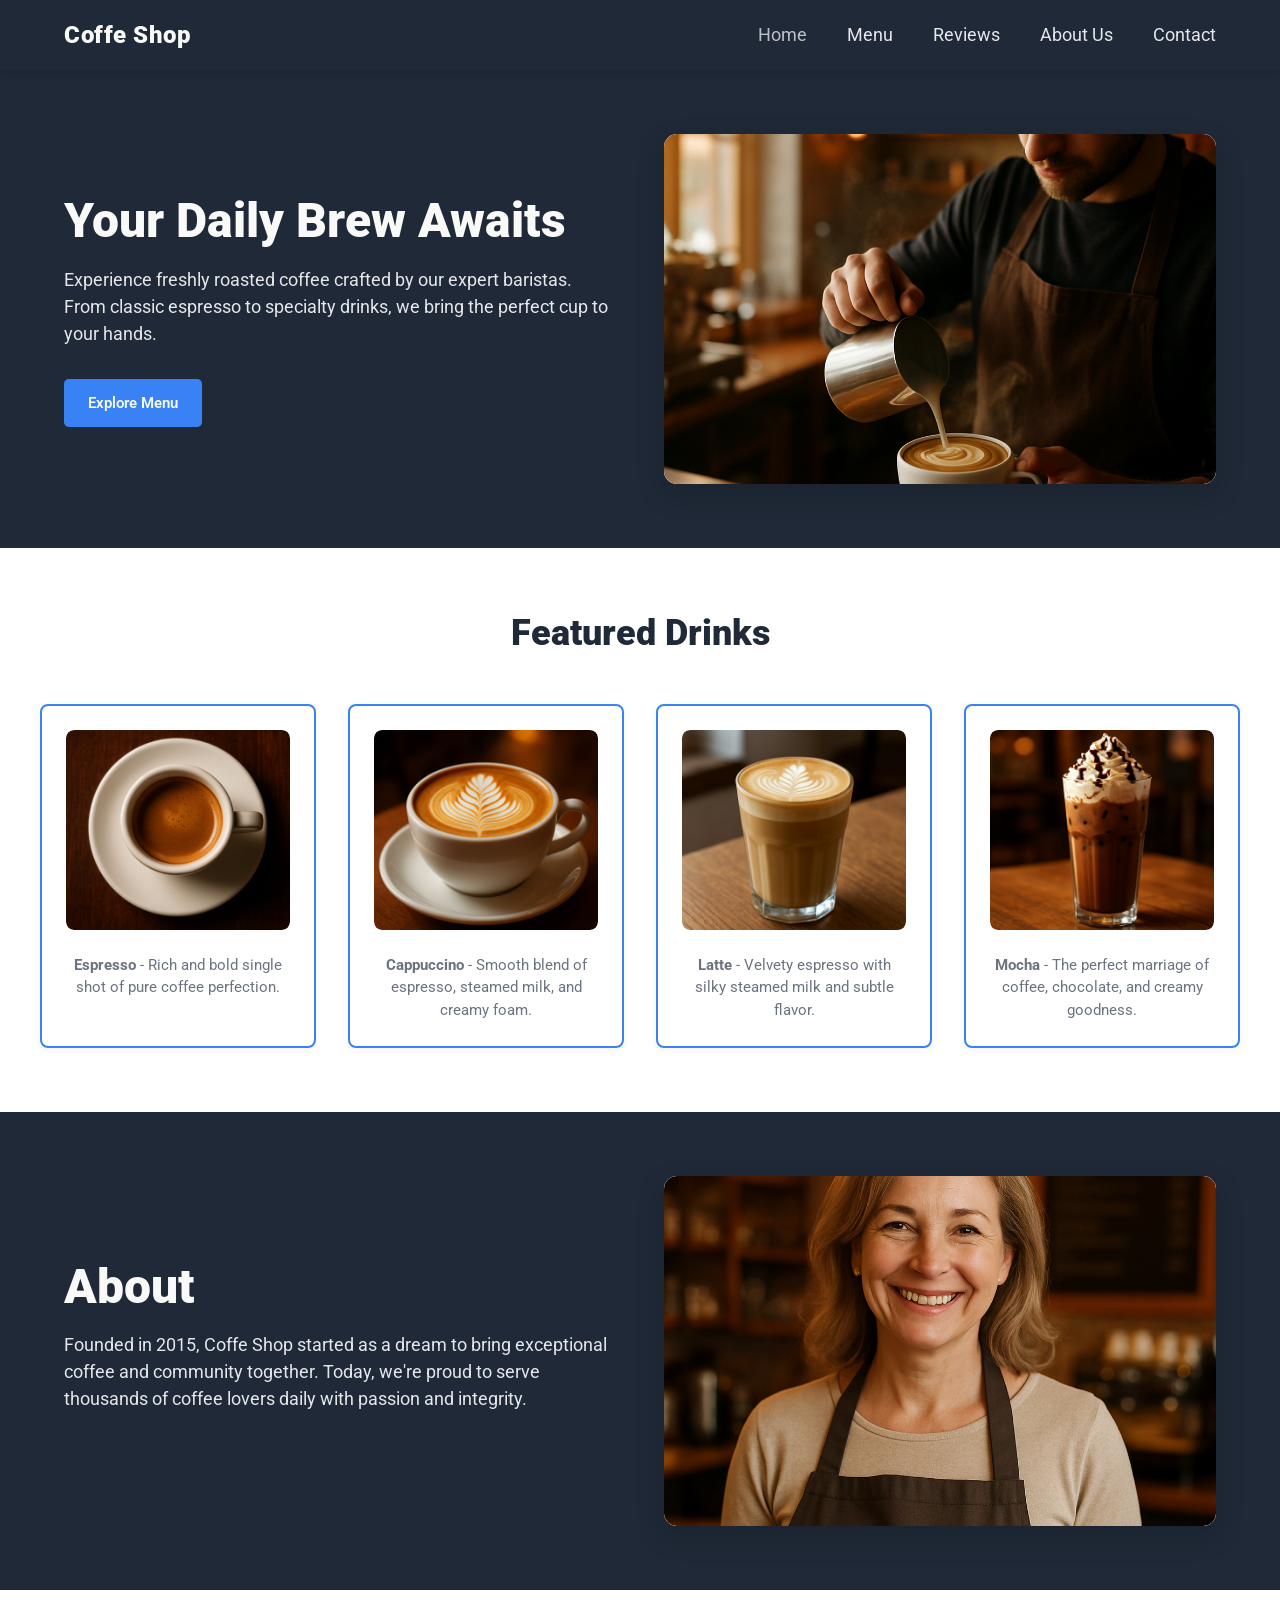
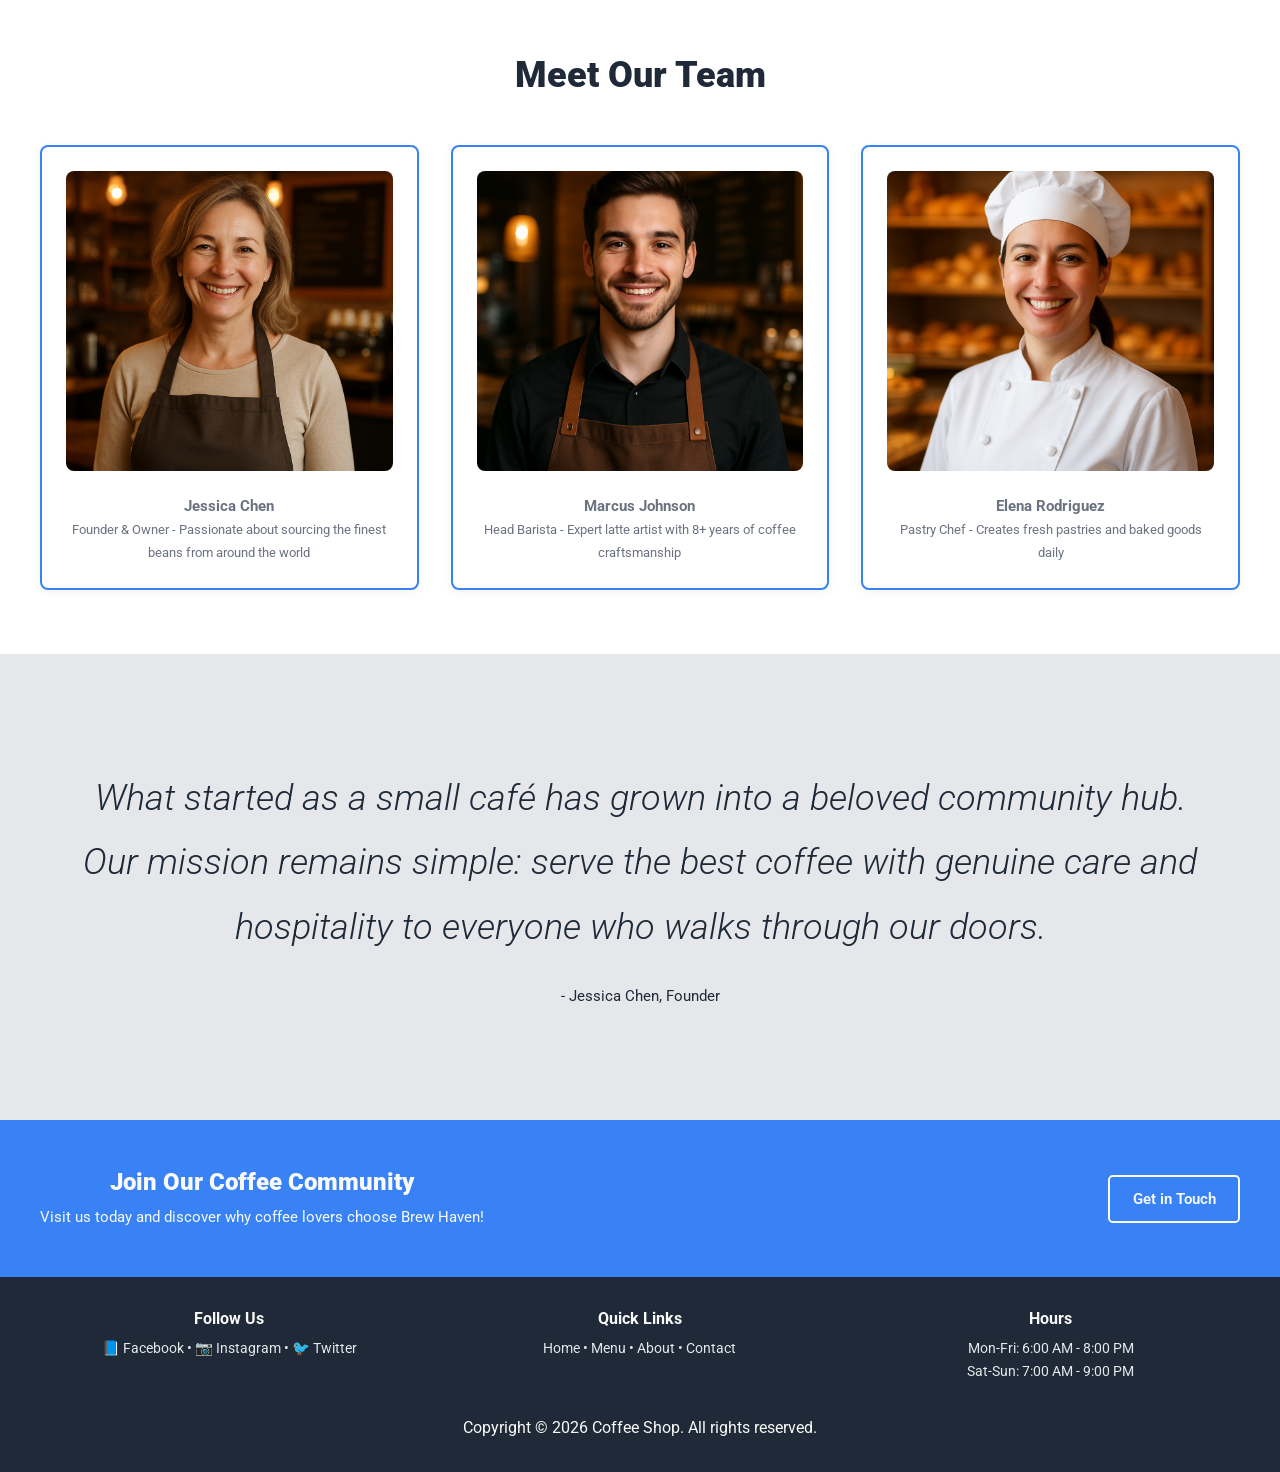
==== index.html @ 3d51fc10 "new about file" ====
<!DOCTYPE html>
<html lang="en">
  <head>
    <meta charset="UTF-8" />
    <meta name="viewport" content="width=device-width, initial-scale=1.0" />
    <title>Coffee Shop</title>
    <link rel="preconnect" href="https://fonts.googleapis.com" />
    <link rel="preconnect" href="https://fonts.gstatic.com" crossorigin />
    <link
      href="https://fonts.googleapis.com/css2?family=Roboto:wght@400;500;600;700;900&display=swap"
      rel="stylesheet"
    />
    <link rel="stylesheet" href="css/style.css" />
  </head>
  <body>
    <!-- Navigation -->
    <header class="navbar">
      <nav class="nav-inner" aria-label="Main navigation">
        <span class="logo">Coffe Shop</span>
        <ul class="nav-links">
          <li><a href="#home" class="nav-link active">Home</a></li>
          <li><a href="menu.html" class="nav-link">Menu</a></li>
          <li><a href="reviews.html" class="nav-link">Reviews</a></li>
          <li><a href="#about" class="nav-link">About Us</a></li>
          <li><a href="#contact" class="nav-link">Contact</a></li>
        </ul>
      </nav>
    </header>

    <main class="main-content">
      <!-- ========== HOME SECTION ========== -->
      <section class="hero" id="home">
        <div class="hero-inner">
          <div class="hero-content">
            <h1>Your Daily Brew Awaits</h1>
            <p>
              Experience freshly roasted coffee crafted by our expert baristas. From classic espresso to specialty drinks, we bring the perfect cup to your hands.
            </p>
            <a href="menu.html" class="btn">Explore Menu</a>
          </div>
          <div class="hero-image"><img src="images/hero-coffee.png" alt="Coffee being poured"></div>
        </div>
      </section>

      <!-- Featured Drinks -->
      <section class="section container">
        <h2 class="section-title">Featured Drinks</h2>
        <div class="grid grid-4">
          <article class="card">
            <div class="card-img"><img src="images/espresso.png" alt="Espresso"></div>
            <p><strong>Espresso</strong> - Rich and bold single shot of pure coffee perfection.</p>
          </article>
          <article class="card">
            <div class="card-img"><img src="images/cappuccino.png" alt="Cappuccino"></div>
            <p><strong>Cappuccino</strong> - Smooth blend of espresso, steamed milk, and creamy foam.</p>
          </article>
          <article class="card">
            <div class="card-img"><img src="images/latte.png" alt="Latte"></div>
            <p><strong>Latte</strong> - Velvety espresso with silky steamed milk and subtle flavor.</p>
          </article>
          <article class="card">
            <div class="card-img"><img src="images/mocha.png" alt="Mocha"></div>
            <p><strong>Mocha</strong> - The perfect marriage of coffee, chocolate, and creamy goodness.</p>
          </article>
        </div>
      </section>

    

      <!-- ========== ABOUT SECTION ========== -->
      <section class="hero" id="about">
        <div class="hero-inner">
          <div class="hero-content">
            <h1>About</h1>
            <p>
              Founded in 2015, Coffe Shop started as a dream to bring exceptional coffee and community together. Today, we're proud to serve thousands of coffee lovers daily with passion and integrity.
            </p>
          </div>
          <div class="hero-image"><img src="images/team-owner.png" alt="Coffee shop owner"></div>
        </div>
      </section>

      <!-- Team Section -->
      <section class="section container">
        <h2 class="section-title">Meet Our Team</h2>
        <div class="grid grid-3">
          <article class="card">
            <div class="team-card-img"><img src="images/team-owner.png" alt="Jessica Chen, Owner"></div>
            <p><strong>Jessica Chen</strong><br><small>Founder & Owner - Passionate about sourcing the finest beans from around the world</small></p>
          </article>
          <article class="card">
            <div class="team-card-img"><img src="images/team-barista.png" alt="Marcus Johnson, Head Barista"></div>
            <p><strong>Marcus Johnson</strong><br><small>Head Barista - Expert latte artist with 8+ years of coffee craftsmanship</small></p>
          </article>
          <article class="card">
            <div class="team-card-img"><img src="images/team-chef.png" alt="Elena Rodriguez, Pastry Chef"></div>
            <p><strong>Elena Rodriguez</strong><br><small>Pastry Chef - Creates fresh pastries and baked goods daily</small></p>
          </article>
        </div>
      </section>

      <!-- About Quote Section -->
      <section class="quote-section">
        <div class="quote-section-inner">
          <p class="quote-text">
            What started as a small café has grown into a beloved community hub. Our mission remains simple: serve the best coffee with genuine care and hospitality to everyone who walks through our doors.
          </p>
          <p class="quote-author">- Jessica Chen, Founder</p>
        </div>
      </section>

            <!-- Call to Action Section -->
      <section class="cta-section">
        <div class="cta-inner">
          <div class="cta-content">
            <h2>Join Our Coffee Community</h2>
            <p>Visit us today and discover why coffee lovers choose Brew Haven!</p>
          </div>
          <a href="#contact" class="btn btn-outline">Get in Touch</a>
        </div>
      </section>
    </main>
    <!-- Footer -->
    <footer class="footer">
      <div class="footer-inner">
        <div class="footer-content">
          <div class="footer-section">
            <h3>Follow Us</h3>
            <p>📘 Facebook  •  📷 Instagram  •  🐦 Twitter</p>
          </div>
          <div class="footer-section">
            <h3>Quick Links</h3>
            <p><a href="#home">Home</a>  •  <a href="#menu">Menu</a>  •  <a href="#about">About</a>  •  <a href="#contact">Contact</a></p>
          </div>
          <div class="footer-section">
            <h3>Hours</h3>
            <p>Mon-Fri: 6:00 AM - 8:00 PM<br>Sat-Sun: 7:00 AM - 9:00 PM</p>
          </div>
        </div>
        <p style="text-align: center; margin-top: 2rem; color: var(--color-light);">Copyright © 2026 Coffee Shop. All rights reserved.</p>
      </div>
    </footer>
  </body>
</html>
---- css/style.css ----
:root {
  --color-dark: #1F2937;
  --color-light: #F9FAF8;
  --color-gray: #E5E7EB;
  --color-blue: #3882F6;
  --color-text-muted: #6B7280;
  --font-heading: "Roboto", sans-serif;
  --font-body: "Roboto", sans-serif;
}

* {
  margin: 0;
  padding: 0;
  box-sizing: border-box;
}

html {
  scroll-behavior: smooth;
}

body {
  font-family: var(--font-body);
  color: var(--color-dark);
  background-color: #FFFFFF;
  line-height: 1.6;
  display: flex;
  flex-direction: column;
  min-height: 100vh; /* Takes up the full height of the viewport */
  margin: 0;
}

h1, h2, h3, h4, h5, h6 {
  font-family: var(--font-heading);
  line-height: 1.2;
  color: var(--color-dark);
}

a {
  text-decoration: none;
  color: inherit;
}

img {
  display: block;
  max-width: 100%;
}

.container {
  width: 100%;
  max-width: 1200px;
  margin: 0 auto;
  padding: 0 1.5rem;
}

.section {
  padding: 4rem 0;
}

/* ===== Navigation ===== */
.navbar {
  position: sticky;
  top: 0;
  z-index: 50;
  background-color: var(--color-dark);
  box-shadow: 0 2px 10px rgba(0, 0, 0, 0.1);
}

.nav-inner {
  display: flex;
  align-items: center;
  justify-content: space-between;
  padding: 1rem 1.5rem;
  max-width: 1200px;
  margin: 0 auto;
}

.logo {
  font-size: 1.5rem;
  font-weight: 900;
  color: var(--color-light);
  letter-spacing: 0.5px;
}

.nav-links {
  display: flex;
  list-style: none;
  gap: 2.5rem;
}

.nav-links a {
  color: var(--color-gray);
  font-size: 1.125rem;
  font-weight: 400;
  font-family: "Roboto", sans-serif;
  transition: opacity 0.2s ease;
}

.nav-links a:hover,
.nav-links a.active {
  opacity: 0.8;
}

/* ===== Hero ===== */
.hero {
  background-color: var(--color-dark);
  color: var(--color-light);
  padding: 4rem 0;
  display: flex;
  align-items: center;
}

.hero-inner {
  display: grid;
  grid-template-columns: 1fr 1fr;
  gap: 3rem;
  align-items: center;
  max-width: 1200px;
  margin: 0 auto;
  padding: 0 1.5rem;
  width: 100%;
}

.hero-content h1 {
  font-size: 3rem;
  font-weight: 900;
  color: var(--color-light);
  margin-bottom: 1rem;
  line-height: 1.2;
}

.hero-content p {
  font-size: 1.125rem;
  color: var(--color-gray);
  margin-bottom: 2rem;
  line-height: 1.5;
}

.btn {
  display: inline-block;
  background-color: var(--color-blue);
  color: var(--color-light);
  padding: 0.75rem 1.5rem;
  border-radius: 0.3rem;
  font-weight: 600;
  font-size: 0.95rem;
  border: none;
  cursor: pointer;
  transition: opacity 0.2s ease;
  text-decoration: none;
}

.btn:hover {
  opacity: 0.9;
}

.btn-outline {
  background-color: transparent;
  border: 2px solid var(--color-light);
  color: var(--color-light);
  padding: 0.6rem 1.4rem;
}

.btn-outline:hover {
  background-color: rgba(255, 255, 255, 0.1);
}

.modal-toggle:checked ~ .modal-overlay {
  opacity: 1;
  visibility: visible;
  pointer-events: auto;
}

.modal-overlay {
  position: fixed;
  inset: 0;
  display: flex;
  align-items: center;
  justify-content: center;
  padding: 1rem;
  background-color: rgba(15, 23, 42, 0.75);
  opacity: 0;
  visibility: hidden;
  pointer-events: none;
  transition: opacity 0.25s ease, visibility 0.25s ease;
  z-index: 100;
}

.modal {
  width: 100%;
  max-width: 400px;
  background-color: #ffffff;
  border-radius: 1rem;
  padding: 2rem;
  box-shadow: 0 16px 40px rgba(0, 0, 0, 0.14);
  position: relative;
  overflow: hidden;
}

.modal-close {
  position: absolute;
  top: 1rem;
  right: 1rem;
  width: 2.5rem;
  height: 2.5rem;
  background-color: var(--color-gray);
  color: var(--color-dark);
  border-radius: 50%;
  display: inline-flex;
  align-items: center;
  justify-content: center;
  font-size: 1.5rem;
  cursor: pointer;
}

.modal h2 {
  margin-bottom: 0.75rem;
  font-size: 2rem;
}

.modal p {
  margin-bottom: 1.5rem;
  color: var(--color-text-muted);
}

.order-form .form-row {
  margin-bottom: 1rem;
  display: flex;
  flex-direction: column;
  gap: 0.5rem;
}

.order-form label {
  font-weight: 700;
  color: var(--color-dark);
}

.order-form input,
.order-form textarea {
  width: 100%;
  padding: 0.95rem 1rem;
  border-radius: 0.75rem;
  border: 1px solid var(--color-gray);
  font-family: var(--font-body);
  font-size: 1rem;
  color: var(--color-dark);
}

.order-form textarea {
  min-height: 100px;
  resize: vertical;
}

.form-actions {
  display: flex;
  justify-content: flex-end;
  flex-wrap: wrap;
  gap: 1rem;
  margin-top: 1.25rem;
}

.form-error {
  display: none;
  margin-top: 0.5rem;
  color: #b91c1c;
  background-color: #fee2e2;
  border: 1px solid #fecaca;
  border-radius: 0.75rem;
  padding: 0.9rem 1rem;
  font-size: 0.95rem;
}

.order-form:invalid .form-error {
  display: block;
}

.btn-secondary {
  background-color: #E5E7EB;
  color: var(--color-dark);
  border: 1px solid rgba(31, 41, 55, 0.12);
}

.hero-image {
  width: 100%;
  height: 350px;
  border-radius: 0.8rem;
  display: flex;
  align-items: center;
  justify-content: center;
  overflow: hidden;
  box-shadow: 0 10px 30px rgba(0, 0, 0, 0.15);
  background-color: #f3f4f6;
}

.hero-image img {
  width: 100%;
  height: 100%;
  object-fit: cover;
  border-radius: 0.8rem;
}

/* ===== Section Title ===== */
.section-title {
  font-size: 2.25rem;
  text-align: center;
  margin-bottom: 3rem;
  font-weight: 900;
  color: var(--color-dark);
}

/* ===== Grid Cards ===== */
.grid {
  display: grid;
  gap: 2rem;
}

.grid-4 {
  grid-template-columns: repeat(4, 1fr);
}

.grid-3 {
  grid-template-columns: repeat(3, 1fr);
}

.grid-2 {
  grid-template-columns: repeat(2, 1fr);
}

.card {
  border: 2px solid var(--color-blue);
  border-radius: 0.5rem;
  padding: 1.5rem;
  text-align: center;
  background-color: #FFFFFF;
  transition: transform 0.2s ease, box-shadow 0.2s ease;
  box-shadow: 0 2px 8px rgba(0, 0, 0, 0.05);
}

.card:hover {
  transform: translateY(-8px);
  box-shadow: 0 12px 24px rgba(56, 130, 246, 0.15);
}
.team-card-img {
  width: 100%;
  height: 300px;
  background-color: #f3f4f6;
  border-radius: 0.5rem;
  margin-bottom: 1.5rem;
  display: flex;
  align-items: center;
  justify-content: center;
  overflow: hidden;
  flex-shrink: 0;
}

.card-img {
  width: 100%;
  height: 200px;
  background-color: #f3f4f6;
  border-radius: 0.5rem;
  margin-bottom: 1.5rem;
  display: flex;
  align-items: center;
  justify-content: center;
  overflow: hidden;
  flex-shrink: 0;
}

.card-img img {
  width: 100%;
  height: 100%;
  object-fit: cover;
  border-radius: 0.5rem;
  transition: transform 0.3s ease;
}

.card:hover .card-img img {
  transform: scale(1.05);
}

.card p {
  color: var(--color-text-muted);
  font-size: 0.95rem;
  line-height: 1.5;
}

/* ===== Quote/Testimonial ===== */
.quote-section {
  background-color: var(--color-gray);
  padding: 4rem 0;
  display: flex;
  align-items: center;
  justify-content: center;
}

.quote-section-inner {
  max-width: 1200px;
  padding: 3rem 1.5rem;
  text-align: center;
}

.quote-text {
  font-size: 2.25rem;
  font-style: italic;
  color: var(--color-dark);
  line-height: 1.8;
  margin-bottom: 1.5rem;
  font-weight: 300;
}

.quote-author {
  font-size: 0.95rem;
  color: var(--color-dark);
  font-style: normal;
}

/* ===== CTA Section ===== */
.cta-section {
  background-color: var(--color-blue);
  padding: 3rem 1.5rem;
  text-align: center;
}

.cta-inner {
  max-width: 1200px;
  margin: 0 auto;
  display: flex;
  align-items: center;
  justify-content: space-between;
  gap: 2rem;
}

.cta-content h2 {
  font-size: 1.5rem;
  font-weight: 900;
  color: var(--color-light);
  margin-bottom: 0.5rem;
}

.cta-content p {
  color: var(--color-light);
  font-size: 0.95rem;
  margin-bottom: 0;
}

.cta-inner .btn {
  white-space: nowrap;
}

/* ===== Footer ===== */
.footer {
  background-color: var(--color-dark);
  color: var(--color-light);
  padding: 2rem 1.5rem;
}
.main-content {
  flex: 1; /* Forces this section to grow and push the footer down */}
.footer-inner {
  max-width: 1200px;
  margin: 0 auto;
}

.footer-content {
  display: grid;
  grid-template-columns: repeat(3, 1fr);
  gap: 2rem;
  margin-bottom: 1rem;
}

.footer-section {
  text-align: center;
}

.footer-section h3 {
  font-size: 1rem;
  font-weight: 700;
  color: var(--color-light);
  margin-bottom: 0.5rem;
}

.footer-section p {
  font-size: 0.9rem;
  color: var(--color-gray);
  line-height: 1.6;
}

.footer-section a {
  color: var(--color-gray);
  text-decoration: none;
  transition: opacity 0.2s ease;
}

.footer-section a:hover {
  opacity: 0.8;
}

/* ===== Pagination/Page Numbers ===== */
.pagination {
  background-color: var(--color-dark);
  padding: 1.5rem 0;
  display: flex;
  align-items: center;
  justify-content: center;
  gap: 1rem;
}

.pagination-inner {
  max-width: 1200px;
  display: flex;
  align-items: center;
  justify-content: center;
  gap: 1rem;
}

.pagination-text {
  color: var(--color-light);
  font-size: 0.9rem;
}

.pagination-controls {
  display: flex;
  align-items: center;
  gap: 0.75rem;
}

.pagination-controls button {
  background-color: rgba(255, 255, 255, 0.15);
  border: 1px solid rgba(255, 255, 255, 0.2);
  color: var(--color-light);
  width: 36px;
  height: 36px;
  display: flex;
  align-items: center;
  justify-content: center;
  cursor: pointer;
  border-radius: 0.3rem;
  font-size: 1.1rem;
  transition: background-color 0.2s ease;
}

.pagination-controls button:hover {
  background-color: rgba(255, 255, 255, 0.25);
}

.pagination-controls button:disabled {
  opacity: 0.5;
  cursor: not-allowed;
}

/* ===== Image Styling ===== */
img {
  display: block;
  max-width: 100%;
  height: auto;
}

/* ===== Responsive ===== */
@media (max-width: 1024px) {
  .hero-image {
    height: 280px;
  }

  .grid-4,
  .grid-3 {
    grid-template-columns: repeat(2, 1fr);
  }

  .hero-inner {
    grid-template-columns: 1fr;
  }

  .cta-inner {
    flex-direction: column;
    text-align: center;
  }
}

@media (max-width: 768px) {
  .nav-links {
    gap: 1.5rem;
    font-size: 0.85rem;
  }

  .hero-content h1 {
    font-size: 1.75rem;
  }

  .hero-image {
    height: 220px;
  }

  .card-img {
    height: 160px;
  }

  .grid-4,
  .grid-3,
  .grid-2 {
    grid-template-columns: 1fr;
  }

  .section-title {
    font-size: 1.5rem;
  }

  .quote-text {
    font-size: 1.1rem;
  }

  .modal {
    width: 100%;
    max-width: 100%;
    padding: 1.25rem;
    border-radius: 1rem;
    margin: 0 1rem;
  }

  .modal h2 {
    font-size: 1.5rem;
  }

  .modal-close {
    top: 0.75rem;
    right: 0.75rem;
    width: 2.25rem;
    height: 2.25rem;
  }

  .order-form input,
  .order-form textarea {
    padding: 0.85rem 0.95rem;
  }
}

@media (max-width: 640px) {
  .nav-inner {
    flex-direction: column;
    gap: 1rem;
  }

  .footer-content {
    grid-template-columns: 1fr;
  }

  .pagination-inner {
    flex-wrap: wrap;
  }
}
/* ===== Reviews Page ===== */
.reviews-grid {
  display: grid;
  grid-template-columns: repeat(3, 1fr);
  gap: 2rem;
}

.review-card {
  border: 2px solid var(--color-blue);
  border-radius: 0.5rem;
  padding: 2rem;
  background: #fff;
  box-shadow: 0 2px 8px rgba(0,0,0,0.05);
  transition: transform 0.2s ease, box-shadow 0.2s ease;
}

.review-card:hover {
  transform: translateY(-8px);
  box-shadow: 0 12px 24px rgba(56, 130, 246, 0.15);
}

.review-name {
  font-size: 1.2rem;
  font-weight: 700;
  margin-bottom: 0.5rem;
}

.review-stars {
  color: #f4b400;
  font-size: 1.2rem;
  margin-bottom: 1rem;
}

.review-text {
  color: var(--color-text-muted);
  line-height: 1.6;
}

@media (max-width: 1024px) {
  .reviews-grid {
    grid-template-columns: repeat(2, 1fr);
  }
}

@media (max-width: 768px) {
  .reviews-grid {
    grid-template-columns: 1fr;
  }
}
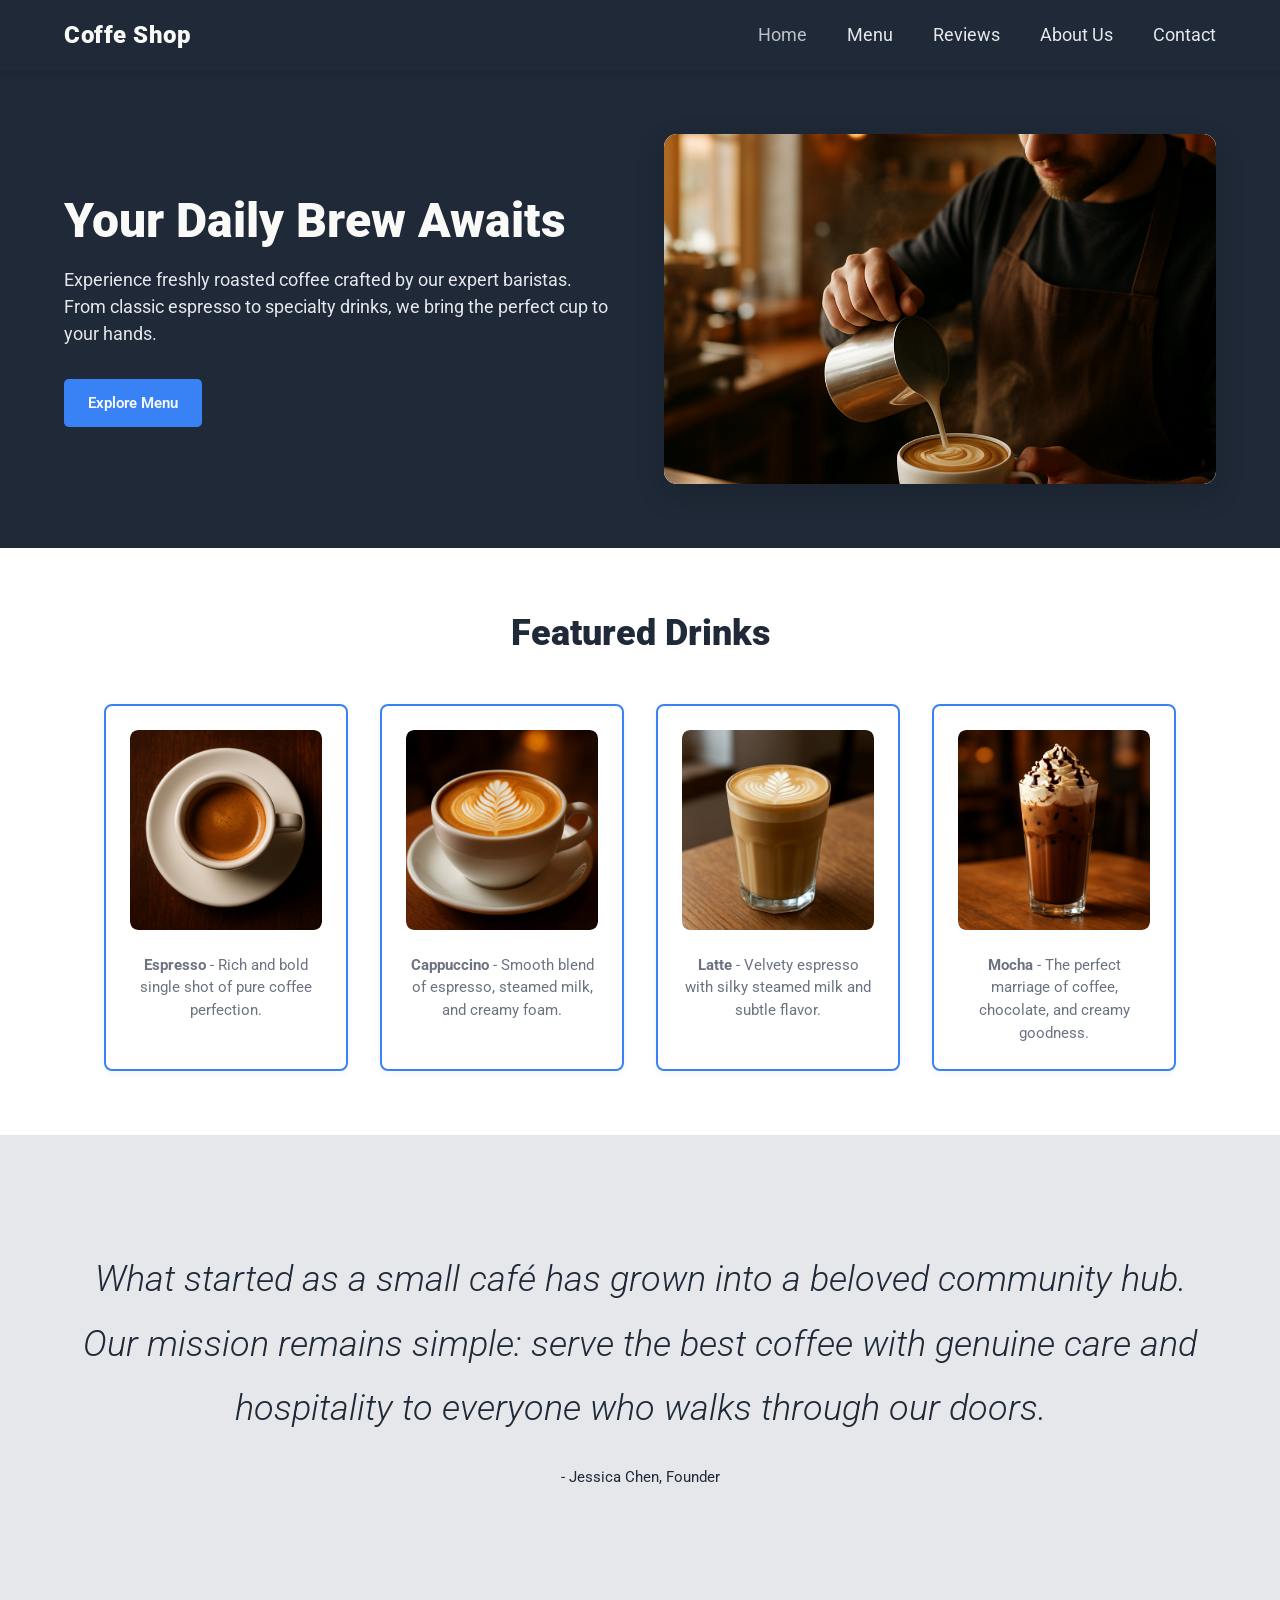
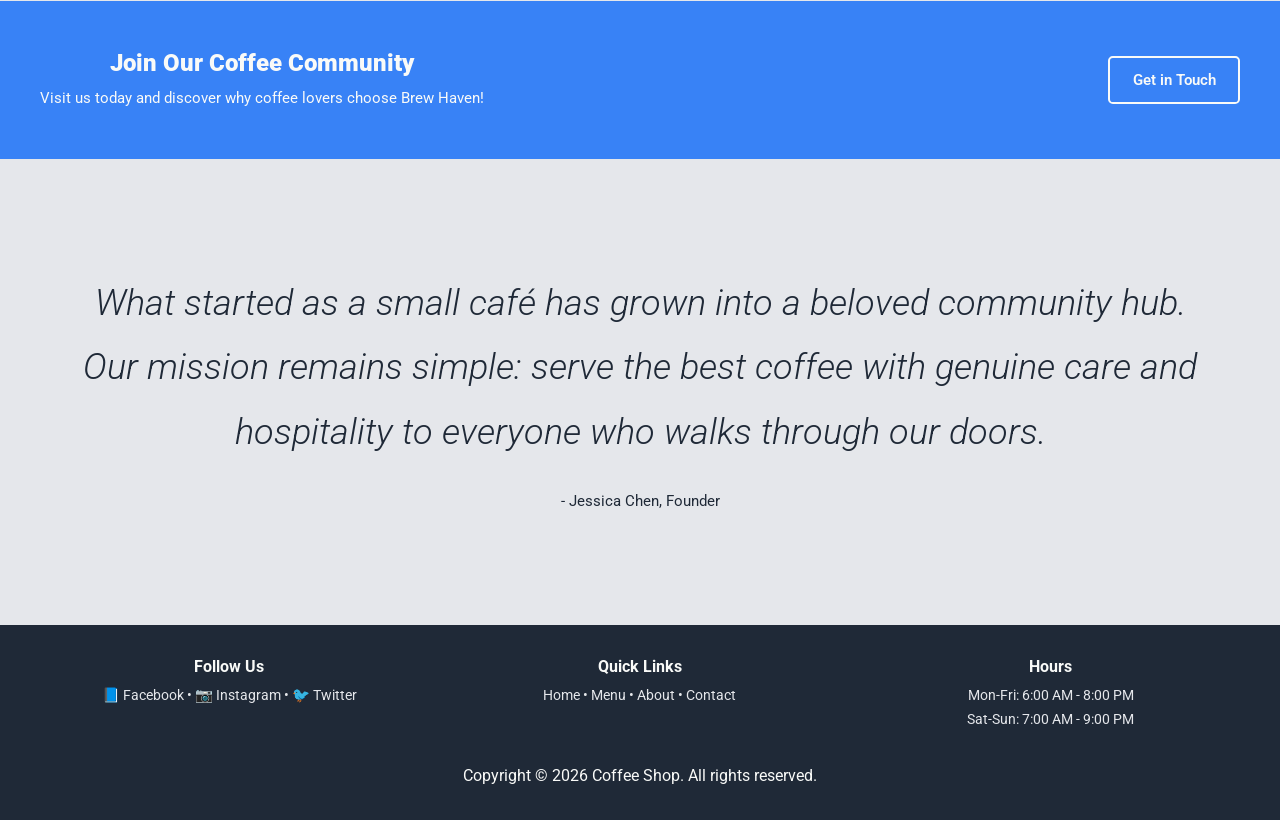
==== commit 366f3696: "add" ====
--- a/index.html
+++ b/index.html
@@ -17,13 +17,25 @@
     <header class="navbar">
       <nav class="nav-inner" aria-label="Main navigation">
         <span class="logo">Coffe Shop</span>
+        <input type="checkbox" id="menu-toggle" class="menu-toggle" />
+    
+    <label for="menu-toggle" class="burger-icon">
+      <span></span>
+      <span></span>
+      <span></span>
+    </label>
         <ul class="nav-links">
-          <li><a href="#home" class="nav-link active">Home</a></li>
+          <li><a href="index.html" class="nav-link active">Home</a></li>
           <li><a href="menu.html" class="nav-link">Menu</a></li>
           <li><a href="reviews.html" class="nav-link">Reviews</a></li>
-          <li><a href="#about" class="nav-link">About Us</a></li>
-          <li><a href="#contact" class="nav-link">Contact</a></li>
+          <li><a href="about.html" class="nav-link">About Us</a></li>
+          <li><a href="contact.html" class="nav-link">Contact</a></li>
         </ul>
+        <button class="burger-menu" id="burgerBtn" aria-label="Toggle navigation menu">
+          <span class="burger-line"></span>
+          <span class="burger-line"></span>
+          <span class="burger-line"></span>
+        </button>
       </nav>
     </header>
 
@@ -65,40 +77,6 @@
         </div>
       </section>
 
-    
-
-      <!-- ========== ABOUT SECTION ========== -->
-      <section class="hero" id="about">
-        <div class="hero-inner">
-          <div class="hero-content">
-            <h1>About</h1>
-            <p>
-              Founded in 2015, Coffe Shop started as a dream to bring exceptional coffee and community together. Today, we're proud to serve thousands of coffee lovers daily with passion and integrity.
-            </p>
-          </div>
-          <div class="hero-image"><img src="images/team-owner.png" alt="Coffee shop owner"></div>
-        </div>
-      </section>
-
-      <!-- Team Section -->
-      <section class="section container">
-        <h2 class="section-title">Meet Our Team</h2>
-        <div class="grid grid-3">
-          <article class="card">
-            <div class="team-card-img"><img src="images/team-owner.png" alt="Jessica Chen, Owner"></div>
-            <p><strong>Jessica Chen</strong><br><small>Founder & Owner - Passionate about sourcing the finest beans from around the world</small></p>
-          </article>
-          <article class="card">
-            <div class="team-card-img"><img src="images/team-barista.png" alt="Marcus Johnson, Head Barista"></div>
-            <p><strong>Marcus Johnson</strong><br><small>Head Barista - Expert latte artist with 8+ years of coffee craftsmanship</small></p>
-          </article>
-          <article class="card">
-            <div class="team-card-img"><img src="images/team-chef.png" alt="Elena Rodriguez, Pastry Chef"></div>
-            <p><strong>Elena Rodriguez</strong><br><small>Pastry Chef - Creates fresh pastries and baked goods daily</small></p>
-          </article>
-        </div>
-      </section>
-
       <!-- About Quote Section -->
       <section class="quote-section">
         <div class="quote-section-inner">
@@ -120,6 +98,16 @@
         </div>
       </section>
     </main>
+
+      <!-- About Quote Section -->
+      <section class="quote-section">
+        <div class="quote-section-inner">
+          <p class="quote-text">
+            What started as a small café has grown into a beloved community hub. Our mission remains simple: serve the best coffee with genuine care and hospitality to everyone who walks through our doors.
+          </p>
+          <p class="quote-author">- Jessica Chen, Founder</p>
+        </div>
+      </section>
     <!-- Footer -->
     <footer class="footer">
       <div class="footer-inner">
--- a/css/style.css
+++ b/css/style.css
@@ -53,10 +53,17 @@
 }
 
 .section {
-  padding: 4rem 0;
+  padding: 4rem;
 }
 
 /* ===== Navigation ===== */
+.menu-toggle {
+  display: none;
+}
+
+.burger-icon {
+  display: none;
+}
 .navbar {
   position: sticky;
   top: 0;
@@ -98,6 +105,106 @@
 .nav-links a:hover,
 .nav-links a.active {
   opacity: 0.8;
+}
+/* Burger Menu */
+.burger-menu {
+  display: none;
+  background: none;
+  border: none;
+  cursor: pointer;
+}
+
+.burger-line {
+  display: block;
+  width: 25px;
+  height: 3px;
+  background: #fff;
+  margin: 5px 0;
+}
+
+/* Mobile */
+@media (max-width: 768px) {
+  .burger-menu {
+    display: block;
+  }
+
+  .nav-inner {
+    position: relative;
+  }
+
+  .nav-links {
+    display: none;
+    flex-direction: column;
+    position: absolute;
+    top: 70px;
+    right: 0;
+    width: 220px;
+    background: #1f2937;
+    padding: 1rem;
+    border-radius: 10px;
+    gap: 1rem;
+  }
+
+  .nav-links.active {
+    display: flex;
+  }
+}
+/* ===== Burger Menu ===== */
+.burger-menu {
+  display: none;
+  flex-direction: column;
+  background: none;
+  border: none;
+  cursor: pointer;
+  padding: 0.5rem;
+  gap: 0.4rem;
+}
+
+.burger-menu:focus {
+  outline: 2px solid var(--color-blue);
+  outline-offset: 2px;
+}
+
+.burger-line {
+  width: 28px;
+  height: 3px;
+  background-color: var(--color-light);
+  border-radius: 2px;
+  transition: all 0.3s ease;
+}
+
+.burger-menu.active .burger-line:nth-child(1) {
+  transform: rotate(45deg) translate(10px, 10px);
+}
+
+.burger-menu.active .burger-line:nth-child(2) {
+  opacity: 0;
+}
+
+.burger-menu.active .burger-line:nth-child(3) {
+  transform: rotate(-45deg) translate(7px, -7px);
+}
+
+.nav-links.active {
+  display: flex;
+  position: absolute;
+  top: 100%;
+  left: 0;
+  right: 0;
+  flex-direction: column;
+  gap: 0;
+  background-color: var(--color-dark);
+  padding: 1rem 1.5rem;
+  border-top: 1px solid rgba(255, 255, 255, 0.1);
+}
+
+.nav-links.active li {
+  padding: 0.75rem 0;
+  border-bottom: 1px solid rgba(255, 255, 255, 0.05);
+}
+
+.nav-links.active li:last-child {
+  border-bottom: none;
 }
 
 /* ===== Hero ===== */
@@ -311,6 +418,7 @@
 .grid {
   display: grid;
   gap: 2rem;
+  justify-content:center;
 }
 
 .grid-4 {
@@ -330,6 +438,9 @@
   border-radius: 0.5rem;
   padding: 1.5rem;
   text-align: center;
+  width: 100%;
+  height: 100%;
+  max-width: 300px;
   background-color: #FFFFFF;
   transition: transform 0.2s ease, box-shadow 0.2s ease;
   box-shadow: 0 2px 8px rgba(0, 0, 0, 0.05);
@@ -340,7 +451,7 @@
   box-shadow: 0 12px 24px rgba(56, 130, 246, 0.15);
 }
 .team-card-img {
-  width: 100%;
+  width:100%;
   height: 300px;
   background-color: #f3f4f6;
   border-radius: 0.5rem;
@@ -575,11 +686,60 @@
 }
 
 @media (max-width: 768px) {
+
+  .nav-inner {
+    flex-direction: row;
+    justify-content: space-between;
+    position: relative;
+  }
+   .burger-icon {
+    display: flex;
+    flex-direction: column;
+    gap: 5px;
+    cursor: pointer;
+    z-index: 60; 
+  }
+    .burger-icon span {
+    width: 25px;
+    height: 3px;
+    background-color: var(--color-light);
+    border-radius: 2px;
+    transition: all 0.3s ease;
+  }
+    .nav-links {
+    display: none; 
+    flex-direction: column;
+    position: absolute;
+    top: 100%; 
+    right: 0;
+    width: 100%;
+    background-color: var(--color-dark);
+    padding: 1.5rem 0;
+  .burger-menu {
+    display: flex;
+  }
+
   .nav-links {
+    display: none;
+
     gap: 1.5rem;
-    font-size: 0.85rem;
-  }
-
+    text-align: center;
+    box-shadow: 0 4px 10px rgba(0, 0, 0, 0.15);
+  }
+    .menu-toggle:checked ~ .nav-links {
+    display: flex;
+  }
+    .menu-toggle:checked ~ .burger-icon span:nth-child(1) {
+    transform: translateY(8px) rotate(45deg);
+  }
+
+    .menu-toggle:checked ~ .burger-icon span:nth-child(2) {
+    opacity: 0; 
+  }
+
+    .menu-toggle:checked ~ .burger-icon span:nth-child(3) {
+    transform: translateY(-8px) rotate(-45deg);
+  }
   .hero-content h1 {
     font-size: 1.75rem;
   }
@@ -632,10 +792,6 @@
 }
 
 @media (max-width: 640px) {
-  .nav-inner {
-    flex-direction: column;
-    gap: 1rem;
-  }
 
   .footer-content {
     grid-template-columns: 1fr;
@@ -646,6 +802,25 @@
   }
 }
 /* ===== Reviews Page ===== */
+.review-header {
+  display: flex;
+  align-items: center;
+  gap: 1rem;
+  margin-bottom: 1rem;
+  text-align: left; 
+}
+.review-avatar {
+  width: 55px;
+  height: 55px;
+  border-radius: 50%; 
+  object-fit: cover; 
+  border: 2px solid var(--color-blue); 
+}
+.review-meta {
+  display: flex;
+  flex-direction: column;
+  gap: 0.25rem;
+}
 .reviews-grid {
   display: grid;
   grid-template-columns: repeat(3, 1fr);
@@ -669,13 +844,13 @@
 .review-name {
   font-size: 1.2rem;
   font-weight: 700;
-  margin-bottom: 0.5rem;
+  margin-bottom: 0rem;
 }
 
 .review-stars {
   color: #f4b400;
-  font-size: 1.2rem;
-  margin-bottom: 1rem;
+  font-size: 1rem;
+  margin-bottom: 0rem;
 }
 
 .review-text {
@@ -689,8 +864,18 @@
   }
 }
 
-@media (max-width: 768px) {
+@media (max-width: 480px) {
+
+  .grid-4,
+  .grid-3,
+  .grid-2,
   .reviews-grid {
     grid-template-columns: 1fr;
   }
-}
+
+  .card {
+    max-width: 350px;
+    margin: 0 auto;
+  }
+
+}}
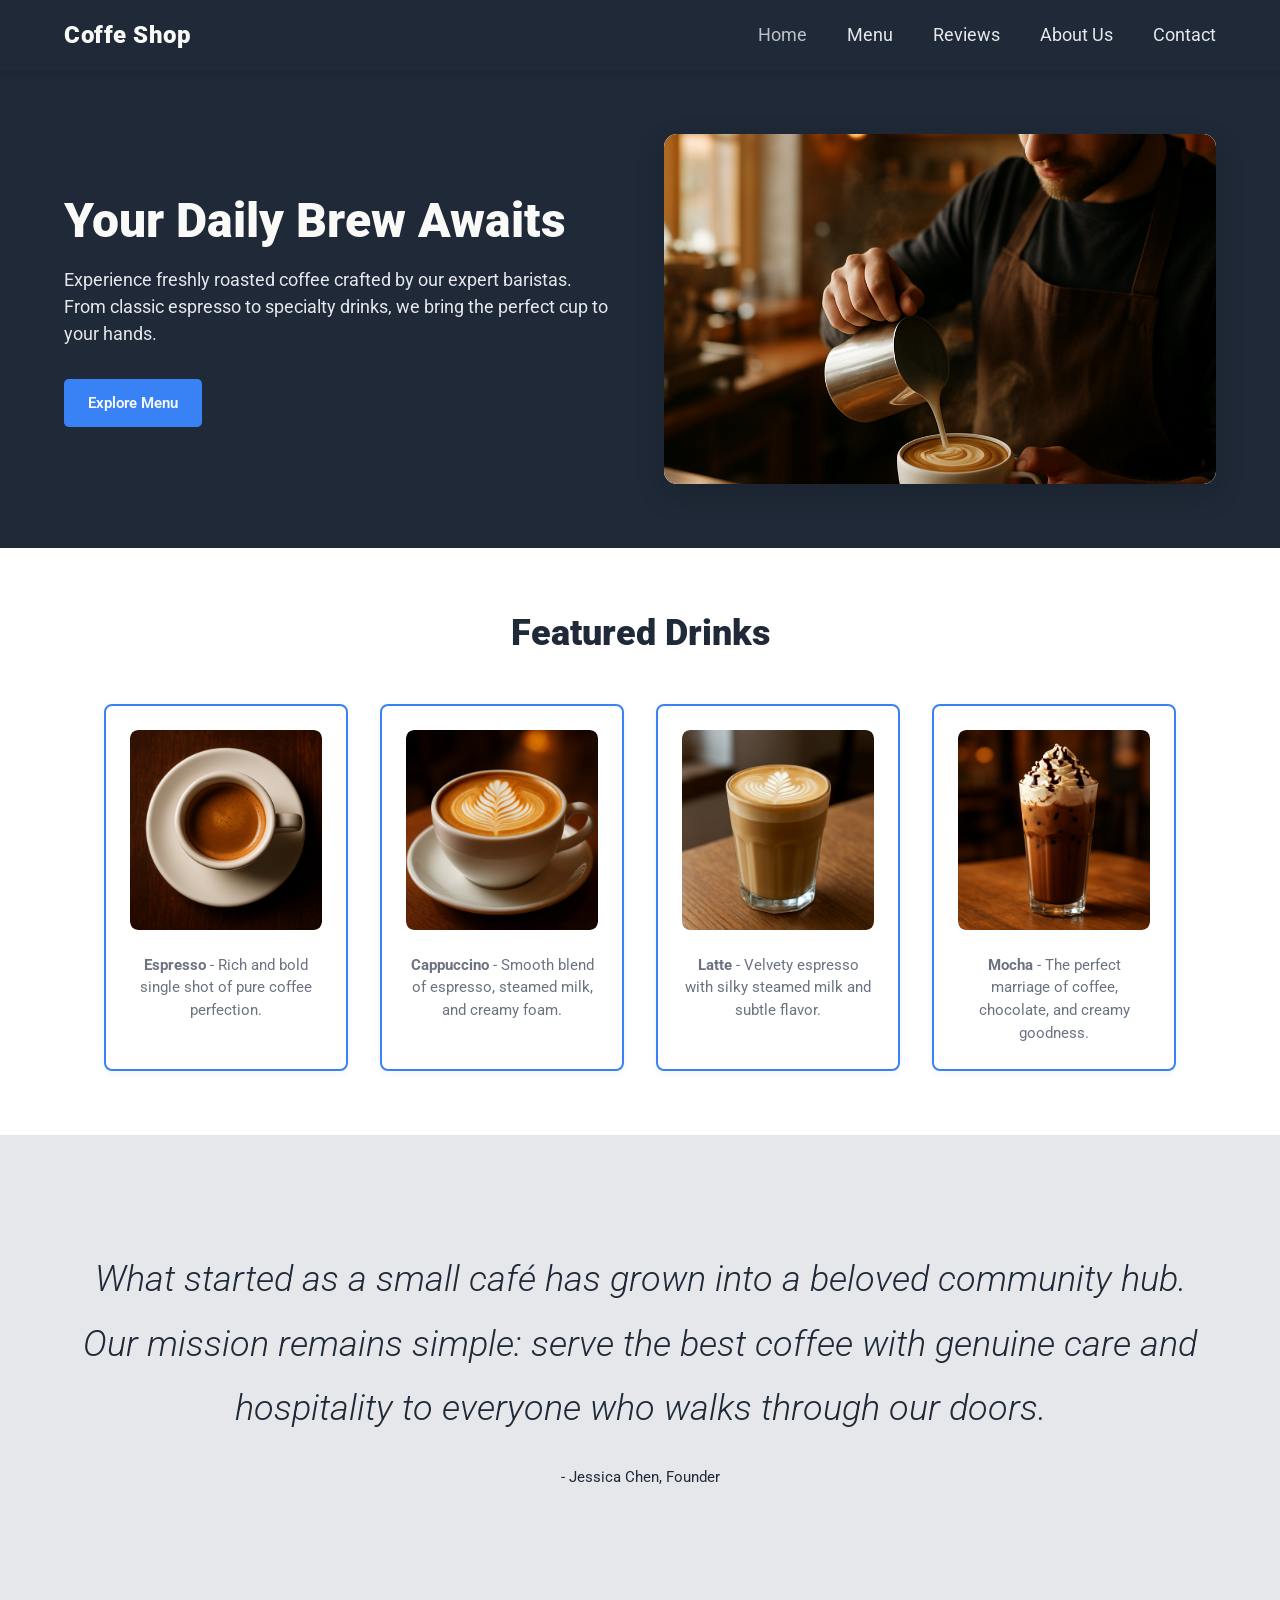
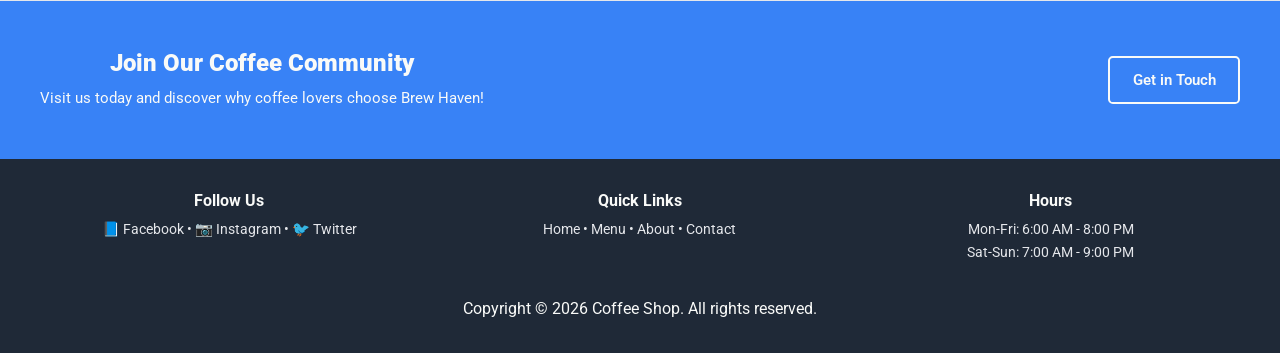
==== commit c8183add: "Adding contact page" ====
--- a/index.html
+++ b/index.html
@@ -17,13 +17,6 @@
     <header class="navbar">
       <nav class="nav-inner" aria-label="Main navigation">
         <span class="logo">Coffe Shop</span>
-        <input type="checkbox" id="menu-toggle" class="menu-toggle" />
-    
-    <label for="menu-toggle" class="burger-icon">
-      <span></span>
-      <span></span>
-      <span></span>
-    </label>
         <ul class="nav-links">
           <li><a href="index.html" class="nav-link active">Home</a></li>
           <li><a href="menu.html" class="nav-link">Menu</a></li>
@@ -31,11 +24,6 @@
           <li><a href="about.html" class="nav-link">About Us</a></li>
           <li><a href="contact.html" class="nav-link">Contact</a></li>
         </ul>
-        <button class="burger-menu" id="burgerBtn" aria-label="Toggle navigation menu">
-          <span class="burger-line"></span>
-          <span class="burger-line"></span>
-          <span class="burger-line"></span>
-        </button>
       </nav>
     </header>
 
@@ -98,16 +86,6 @@
         </div>
       </section>
     </main>
-
-      <!-- About Quote Section -->
-      <section class="quote-section">
-        <div class="quote-section-inner">
-          <p class="quote-text">
-            What started as a small café has grown into a beloved community hub. Our mission remains simple: serve the best coffee with genuine care and hospitality to everyone who walks through our doors.
-          </p>
-          <p class="quote-author">- Jessica Chen, Founder</p>
-        </div>
-      </section>
     <!-- Footer -->
     <footer class="footer">
       <div class="footer-inner">
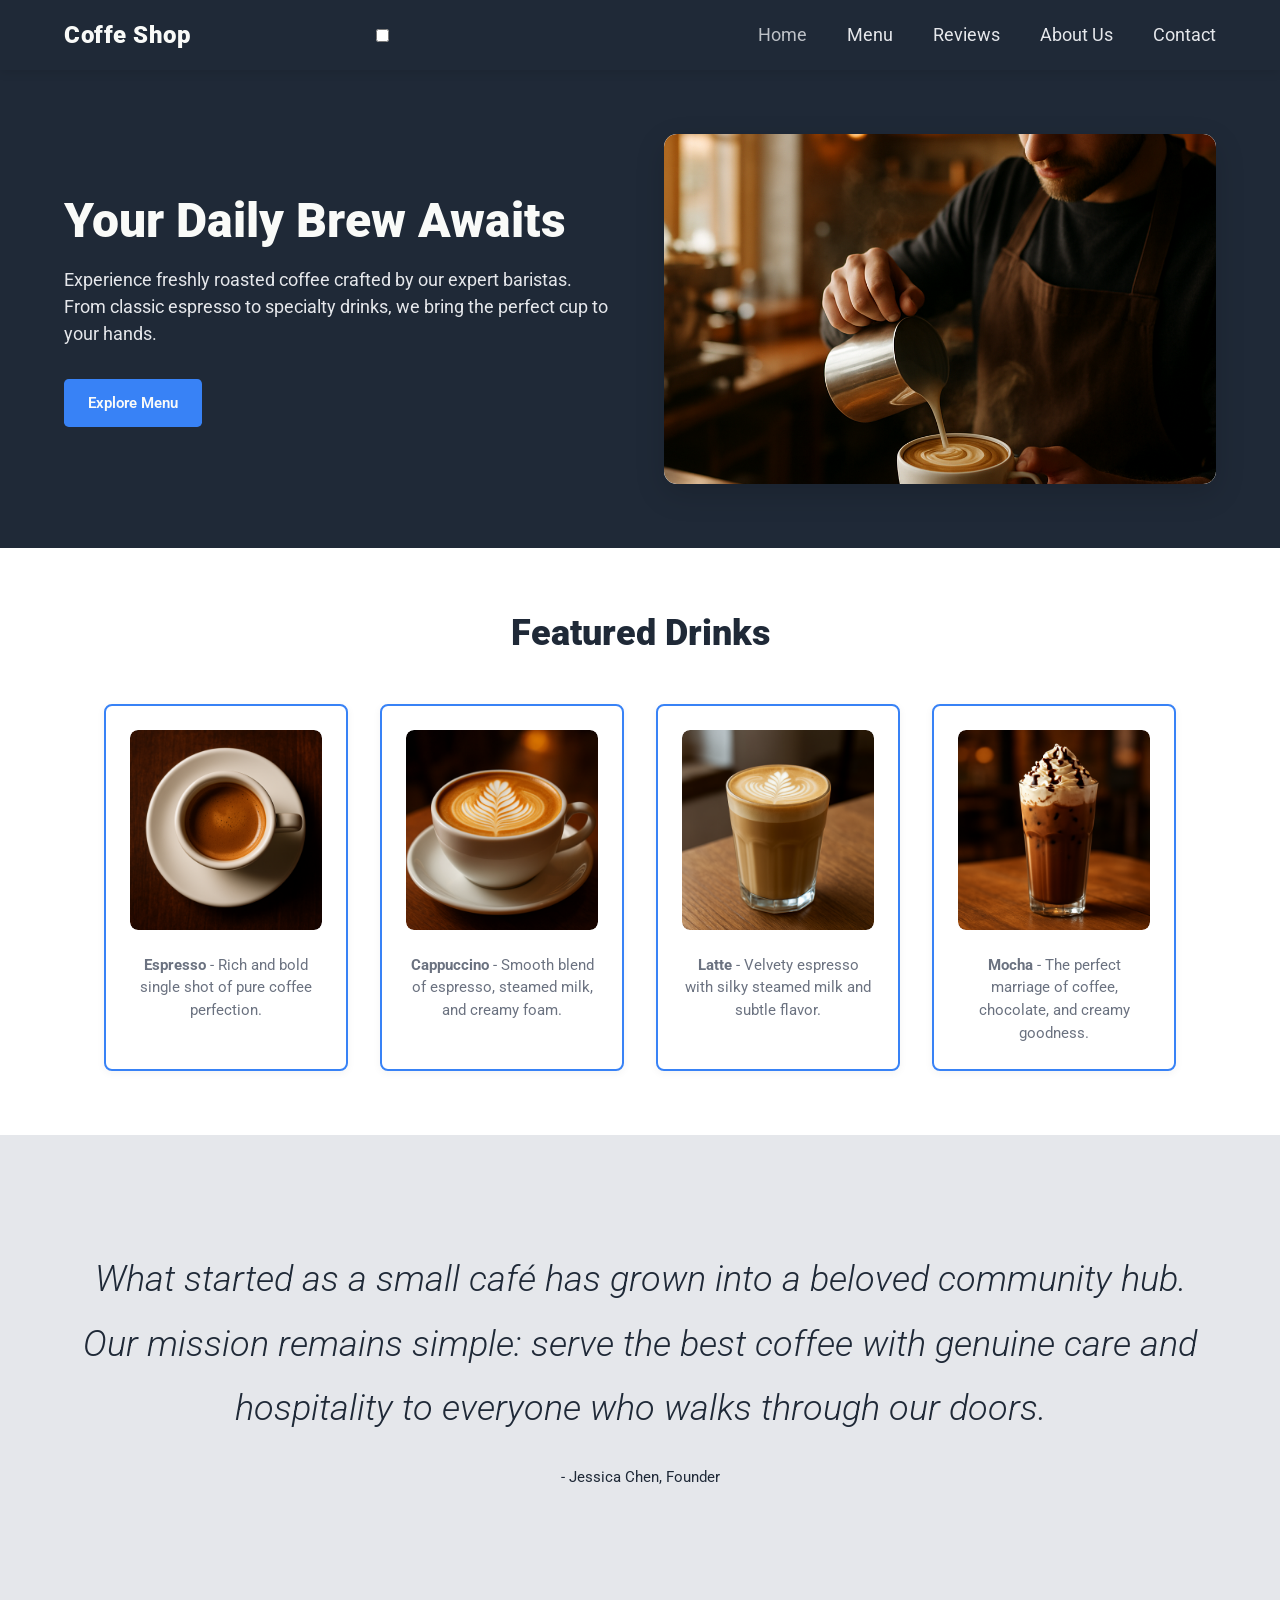
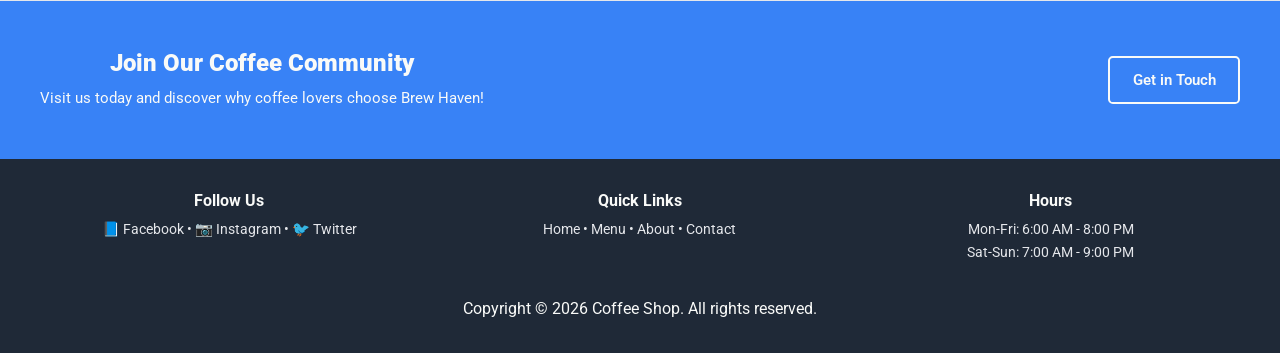
==== commit 58583f09: "Update index.html" ====
--- a/index.html
+++ b/index.html
@@ -17,6 +17,12 @@
     <header class="navbar">
       <nav class="nav-inner" aria-label="Main navigation">
         <span class="logo">Coffe Shop</span>
+        <input type="checkbox" id="menu-toggle" class="menu-toggle">
+  <label for="menu-toggle" class="burger-icon">
+    <span></span>
+    <span></span>
+    <span></span>
+  </label>
         <ul class="nav-links">
           <li><a href="index.html" class="nav-link active">Home</a></li>
           <li><a href="menu.html" class="nav-link">Menu</a></li>
--- a/css/style.css
+++ b/css/style.css
@@ -57,13 +57,6 @@
 }
 
 /* ===== Navigation ===== */
-.menu-toggle {
-  display: none;
-}
-
-.burger-icon {
-  display: none;
-}
 .navbar {
   position: sticky;
   top: 0;
@@ -105,106 +98,6 @@
 .nav-links a:hover,
 .nav-links a.active {
   opacity: 0.8;
-}
-/* Burger Menu */
-.burger-menu {
-  display: none;
-  background: none;
-  border: none;
-  cursor: pointer;
-}
-
-.burger-line {
-  display: block;
-  width: 25px;
-  height: 3px;
-  background: #fff;
-  margin: 5px 0;
-}
-
-/* Mobile */
-@media (max-width: 768px) {
-  .burger-menu {
-    display: block;
-  }
-
-  .nav-inner {
-    position: relative;
-  }
-
-  .nav-links {
-    display: none;
-    flex-direction: column;
-    position: absolute;
-    top: 70px;
-    right: 0;
-    width: 220px;
-    background: #1f2937;
-    padding: 1rem;
-    border-radius: 10px;
-    gap: 1rem;
-  }
-
-  .nav-links.active {
-    display: flex;
-  }
-}
-/* ===== Burger Menu ===== */
-.burger-menu {
-  display: none;
-  flex-direction: column;
-  background: none;
-  border: none;
-  cursor: pointer;
-  padding: 0.5rem;
-  gap: 0.4rem;
-}
-
-.burger-menu:focus {
-  outline: 2px solid var(--color-blue);
-  outline-offset: 2px;
-}
-
-.burger-line {
-  width: 28px;
-  height: 3px;
-  background-color: var(--color-light);
-  border-radius: 2px;
-  transition: all 0.3s ease;
-}
-
-.burger-menu.active .burger-line:nth-child(1) {
-  transform: rotate(45deg) translate(10px, 10px);
-}
-
-.burger-menu.active .burger-line:nth-child(2) {
-  opacity: 0;
-}
-
-.burger-menu.active .burger-line:nth-child(3) {
-  transform: rotate(-45deg) translate(7px, -7px);
-}
-
-.nav-links.active {
-  display: flex;
-  position: absolute;
-  top: 100%;
-  left: 0;
-  right: 0;
-  flex-direction: column;
-  gap: 0;
-  background-color: var(--color-dark);
-  padding: 1rem 1.5rem;
-  border-top: 1px solid rgba(255, 255, 255, 0.1);
-}
-
-.nav-links.active li {
-  padding: 0.75rem 0;
-  border-bottom: 1px solid rgba(255, 255, 255, 0.05);
-}
-
-.nav-links.active li:last-child {
-  border-bottom: none;
 }
 
 /* ===== Hero ===== */
@@ -686,60 +579,11 @@
 }
 
 @media (max-width: 768px) {
-
-  .nav-inner {
-    flex-direction: row;
-    justify-content: space-between;
-    position: relative;
-  }
-   .burger-icon {
-    display: flex;
-    flex-direction: column;
-    gap: 5px;
-    cursor: pointer;
-    z-index: 60; 
-  }
-    .burger-icon span {
-    width: 25px;
-    height: 3px;
-    background-color: var(--color-light);
-    border-radius: 2px;
-    transition: all 0.3s ease;
-  }
-    .nav-links {
-    display: none; 
-    flex-direction: column;
-    position: absolute;
-    top: 100%; 
-    right: 0;
-    width: 100%;
-    background-color: var(--color-dark);
-    padding: 1.5rem 0;
-  .burger-menu {
-    display: flex;
-  }
-
   .nav-links {
-    display: none;
-
     gap: 1.5rem;
-    text-align: center;
-    box-shadow: 0 4px 10px rgba(0, 0, 0, 0.15);
-  }
-    .menu-toggle:checked ~ .nav-links {
-    display: flex;
-  }
-    .menu-toggle:checked ~ .burger-icon span:nth-child(1) {
-    transform: translateY(8px) rotate(45deg);
-  }
-
-    .menu-toggle:checked ~ .burger-icon span:nth-child(2) {
-    opacity: 0; 
-  }
-
-    .menu-toggle:checked ~ .burger-icon span:nth-child(3) {
-    transform: translateY(-8px) rotate(-45deg);
-  }
+    font-size: 0.85rem;
+  }
+
   .hero-content h1 {
     font-size: 1.75rem;
   }
@@ -792,6 +636,10 @@
 }
 
 @media (max-width: 640px) {
+  .nav-inner {
+    flex-direction: column;
+    gap: 1rem;
+  }
 
   .footer-content {
     grid-template-columns: 1fr;
@@ -802,25 +650,6 @@
   }
 }
 /* ===== Reviews Page ===== */
-.review-header {
-  display: flex;
-  align-items: center;
-  gap: 1rem;
-  margin-bottom: 1rem;
-  text-align: left; 
-}
-.review-avatar {
-  width: 55px;
-  height: 55px;
-  border-radius: 50%; 
-  object-fit: cover; 
-  border: 2px solid var(--color-blue); 
-}
-.review-meta {
-  display: flex;
-  flex-direction: column;
-  gap: 0.25rem;
-}
 .reviews-grid {
   display: grid;
   grid-template-columns: repeat(3, 1fr);
@@ -844,13 +673,13 @@
 .review-name {
   font-size: 1.2rem;
   font-weight: 700;
-  margin-bottom: 0rem;
+  margin-bottom: 0.5rem;
 }
 
 .review-stars {
   color: #f4b400;
-  font-size: 1rem;
-  margin-bottom: 0rem;
+  font-size: 1.2rem;
+  margin-bottom: 1rem;
 }
 
 .review-text {
@@ -864,18 +693,8 @@
   }
 }
 
-@media (max-width: 480px) {
-
-  .grid-4,
-  .grid-3,
-  .grid-2,
+@media (max-width: 768px) {
   .reviews-grid {
     grid-template-columns: 1fr;
   }
-
-  .card {
-    max-width: 350px;
-    margin: 0 auto;
-  }
-
-}}+}
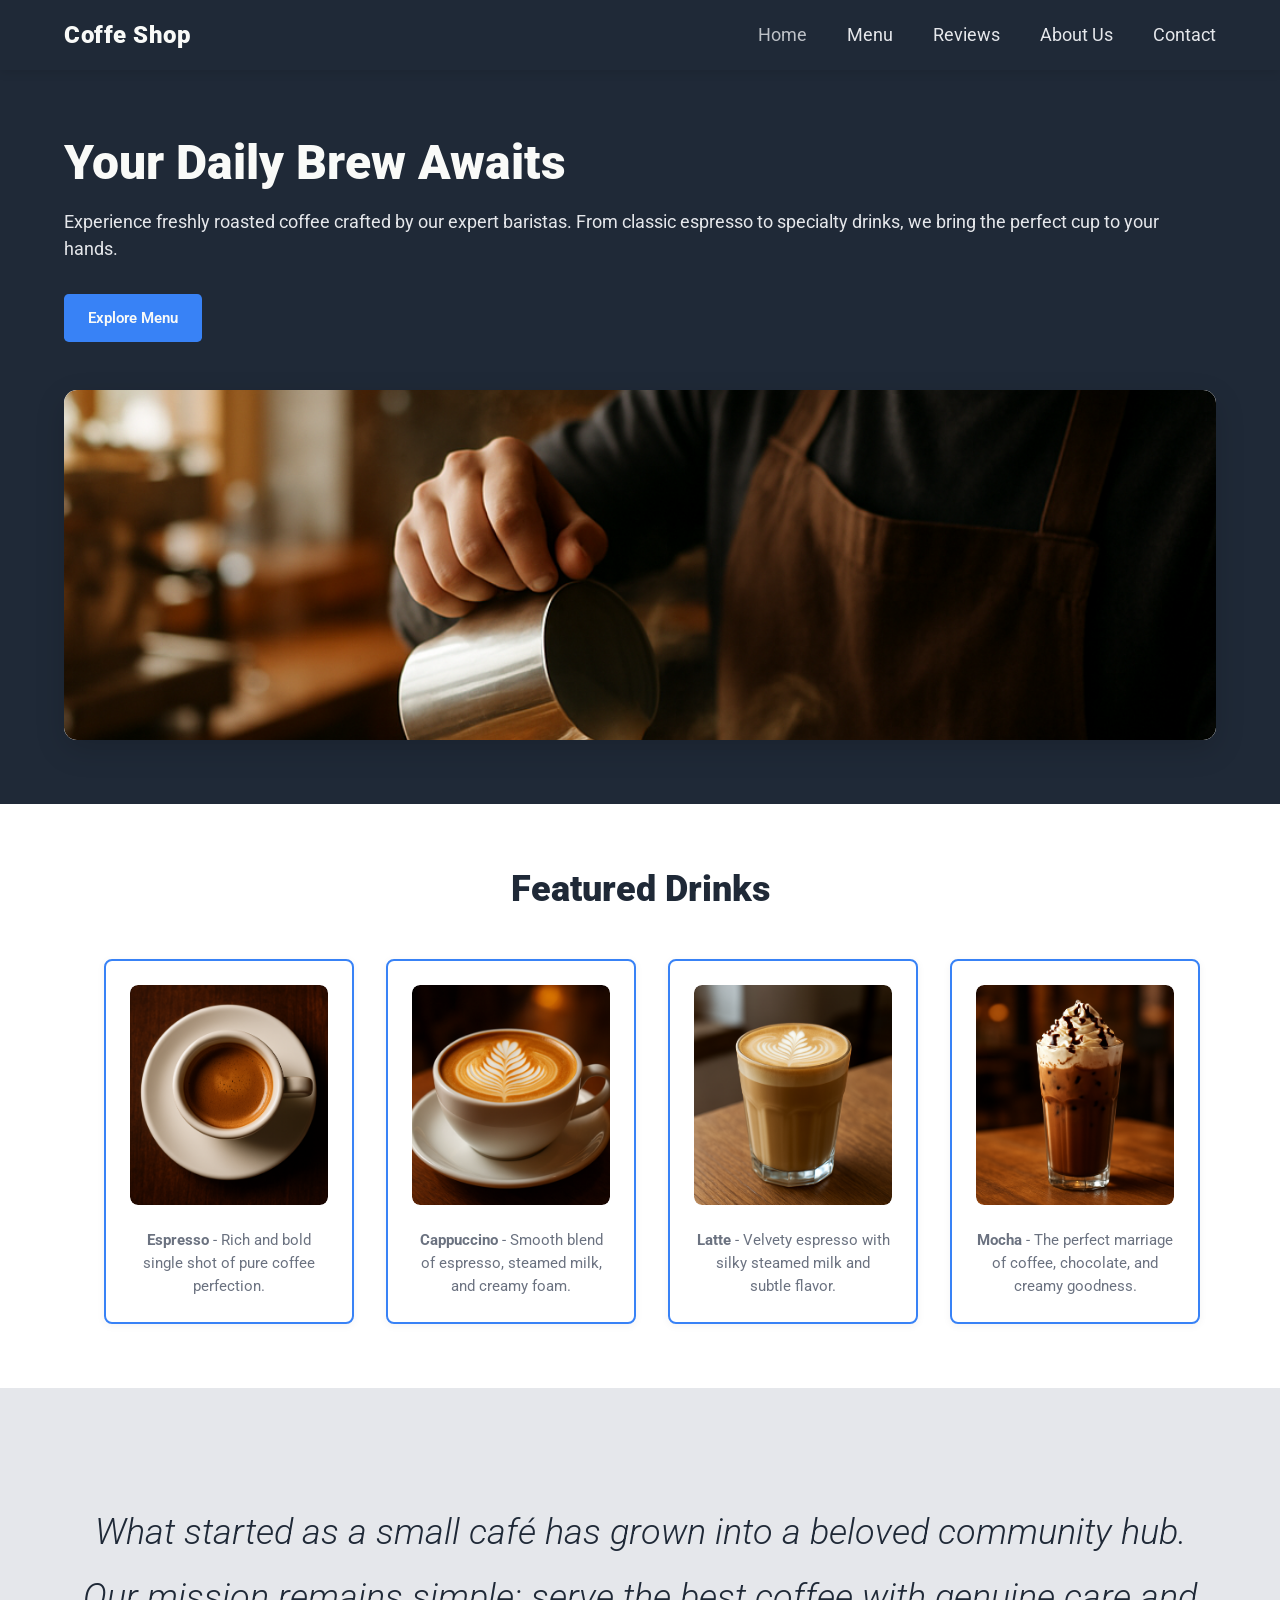
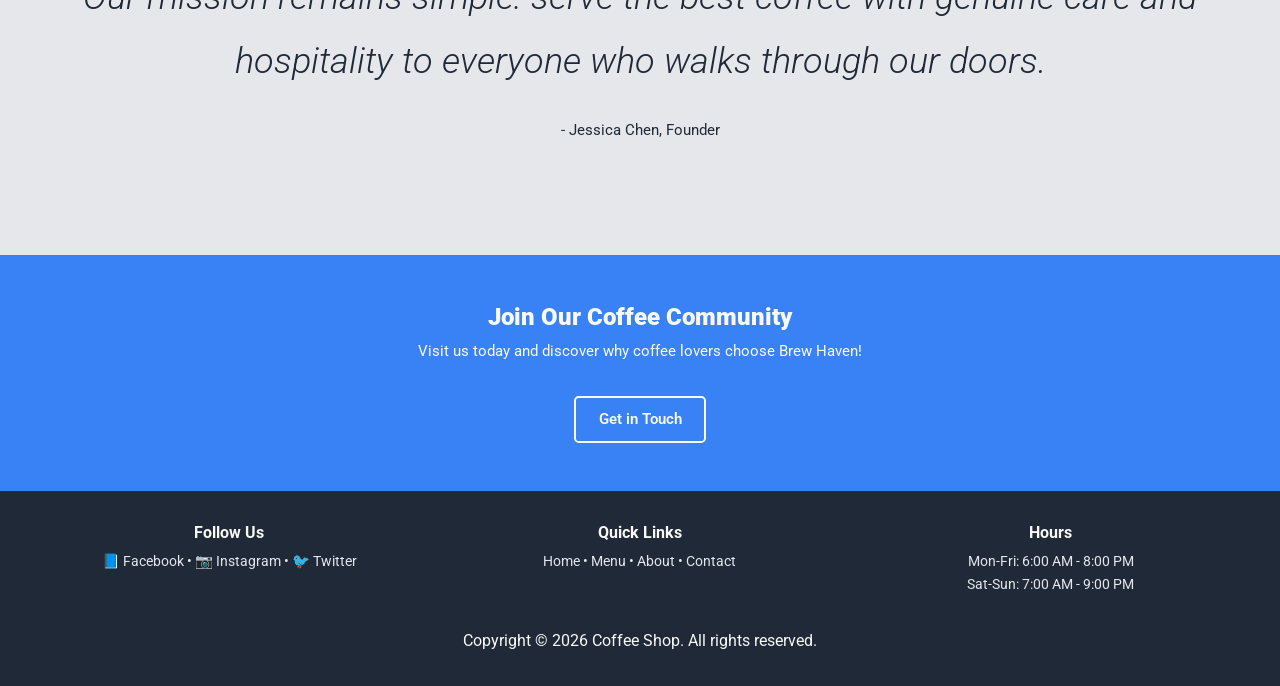
==== commit d3e62617: "add" ====
--- a/index.html
+++ b/index.html
@@ -17,12 +17,13 @@
     <header class="navbar">
       <nav class="nav-inner" aria-label="Main navigation">
         <span class="logo">Coffe Shop</span>
-        <input type="checkbox" id="menu-toggle" class="menu-toggle">
-  <label for="menu-toggle" class="burger-icon">
-    <span></span>
-    <span></span>
-    <span></span>
-  </label>
+        <input type="checkbox" id="menu-toggle" class="menu-toggle" />
+    
+    <label for="menu-toggle" class="burger-icon">
+      <span></span>
+      <span></span>
+      <span></span>
+    </label>
         <ul class="nav-links">
           <li><a href="index.html" class="nav-link active">Home</a></li>
           <li><a href="menu.html" class="nav-link">Menu</a></li>
@@ -113,4 +114,4 @@
       </div>
     </footer>
   </body>
-</html>
+</html>
--- a/css/style.css
+++ b/css/style.css
@@ -57,6 +57,13 @@
 }
 
 /* ===== Navigation ===== */
+.menu-toggle {
+  display: none;
+}
+
+.burger-icon {
+  display: none;
+}
 .navbar {
   position: sticky;
   top: 0;
@@ -98,6 +105,92 @@
 .nav-links a:hover,
 .nav-links a.active {
   opacity: 0.8;
+}
+/* Burger Menu */
+.burger-menu {
+  display: none;
+  background: none;
+  border: none;
+  cursor: pointer;
+}
+
+.burger-line {
+  display: block;
+  width: 25px;
+  height: 3px;
+  background: #fff;
+  margin: 5px 0;
+}
+
+/* Mobile */
+@media (max-width: 768px) {
+  .burger-menu {
+    display: block;
+  }
+
+  .nav-inner {
+    position: relative;
+  }
+
+  .nav-links {
+    display: none;
+    flex-direction: column;
+    position: absolute;
+    top: 70px;
+    right: 0;
+    width: 220px;
+    background: #1f2937;
+    padding: 1rem;
+    border-radius: 10px;
+    gap: 1rem;
+  }
+
+  .nav-links.active {
+    display: flex;
+  }
+}
+/* Burger Menu */
+.burger-menu {
+  display: none;
+  background: none;
+  border: none;
+  cursor: pointer;
+}
+
+.burger-line {
+  display: block;
+  width: 25px;
+  height: 3px;
+  background: #fff;
+  margin: 5px 0;
+}
+
+/* Mobile */
+@media (max-width: 768px) {
+  .burger-menu {
+    display: block;
+  }
+
+  .nav-inner {
+    position: relative;
+  }
+
+  .nav-links {
+    display: none;
+    flex-direction: column;
+    position: absolute;
+    top: 70px;
+    right: 0;
+    width: 220px;
+    background: #1f2937;
+    padding: 1rem;
+    border-radius: 10px;
+    gap: 1rem;
+  }
+
+  .nav-links.active {
+    display: flex;
+  }
 }
 
 /* ===== Hero ===== */
@@ -307,25 +400,23 @@
   color: var(--color-dark);
 }
 
-/* ===== Grid Cards ===== */
 .grid {
   display: grid;
   gap: 2rem;
-  justify-content:center;
+
 }
 
 .grid-4 {
-  grid-template-columns: repeat(4, 1fr);
+  grid-template-columns: repeat(4, minmax(250px, 1fr));
 }
 
 .grid-3 {
-  grid-template-columns: repeat(3, 1fr);
+  grid-template-columns: repeat(3, minmax(250px, 1fr));
 }
 
 .grid-2 {
-  grid-template-columns: repeat(2, 1fr);
-}
-
+  grid-template-columns: repeat(2, minmax(250px, 1fr));
+}
 .card {
   border: 2px solid var(--color-blue);
   border-radius: 0.5rem;
@@ -337,6 +428,11 @@
   background-color: #FFFFFF;
   transition: transform 0.2s ease, box-shadow 0.2s ease;
   box-shadow: 0 2px 8px rgba(0, 0, 0, 0.05);
+  
+  display: flex;
+  flex-direction: column;
+  height: 100%;
+
 }
 
 .card:hover {
@@ -344,8 +440,8 @@
   box-shadow: 0 12px 24px rgba(56, 130, 246, 0.15);
 }
 .team-card-img {
-  width:100%;
-  height: 300px;
+  width: 100%;
+  height: 280px;
   background-color: #f3f4f6;
   border-radius: 0.5rem;
   margin-bottom: 1.5rem;
@@ -357,8 +453,8 @@
 }
 
 .card-img {
-  width: 100%;
-  height: 200px;
+ width: 100%;
+  height: 220px;
   background-color: #f3f4f6;
   border-radius: 0.5rem;
   margin-bottom: 1.5rem;
@@ -457,7 +553,7 @@
   padding: 2rem 1.5rem;
 }
 .main-content {
-  flex: 1; /* Forces this section to grow and push the footer down */}
+  flex: 1; /* Forces this section to grow and push the footer down */ }
 .footer-inner {
   max-width: 1200px;
   margin: 0 auto;
@@ -559,14 +655,13 @@
 
 /* ===== Responsive ===== */
 @media (max-width: 1024px) {
-  .hero-image {
-    height: 280px;
-  }
-
   .grid-4,
-  .grid-3 {
-    grid-template-columns: repeat(2, 1fr);
-  }
+  .grid-3,
+  .grid-2 {
+    grid-template-columns: repeat(2, minmax(250px, 350px));
+    justify-content: center;
+  }
+}
 
   .hero-inner {
     grid-template-columns: 1fr;
@@ -576,14 +671,63 @@
     flex-direction: column;
     text-align: center;
   }
-}
+
 
 @media (max-width: 768px) {
+
+  .nav-inner {
+    flex-direction: row;
+    justify-content: space-between;
+    position: relative;
+  }
+   .burger-icon {
+    display: flex;
+    flex-direction: column;
+    gap: 5px;
+    cursor: pointer;
+    z-index: 60; 
+  }
+    .burger-icon span {
+    width: 25px;
+    height: 3px;
+    background-color: var(--color-light);
+    border-radius: 2px;
+    transition: all 0.3s ease;
+  }
+    .nav-links {
+    display: none; 
+    flex-direction: column;
+    position: absolute;
+    top: 100%; 
+    right: 0;
+    width: 100%;
+    background-color: var(--color-dark);
+    padding: 1.5rem 0;
+  .burger-menu {
+    display: flex;
+  }
+
   .nav-links {
+    display: none;
+
     gap: 1.5rem;
-    font-size: 0.85rem;
-  }
-
+    text-align: center;
+    box-shadow: 0 4px 10px rgba(0, 0, 0, 0.15);
+  }
+    .menu-toggle:checked ~ .nav-links {
+    display: flex;
+  }
+    .menu-toggle:checked ~ .burger-icon span:nth-child(1) {
+    transform: translateY(8px) rotate(45deg);
+  }
+
+    .menu-toggle:checked ~ .burger-icon span:nth-child(2) {
+    opacity: 0; 
+  }
+
+    .menu-toggle:checked ~ .burger-icon span:nth-child(3) {
+    transform: translateY(-8px) rotate(-45deg);
+  }
   .hero-content h1 {
     font-size: 1.75rem;
   }
@@ -596,10 +740,11 @@
     height: 160px;
   }
 
-  .grid-4,
+   .grid-4,
   .grid-3,
   .grid-2 {
-    grid-template-columns: 1fr;
+    grid-template-columns: repeat(2, minmax(140px, 1fr));
+    justify-content: center;
   }
 
   .section-title {
@@ -634,12 +779,9 @@
     padding: 0.85rem 0.95rem;
   }
 }
+}
 
 @media (max-width: 640px) {
-  .nav-inner {
-    flex-direction: column;
-    gap: 1rem;
-  }
 
   .footer-content {
     grid-template-columns: 1fr;
@@ -650,6 +792,25 @@
   }
 }
 /* ===== Reviews Page ===== */
+.review-header {
+  display: flex;
+  align-items: center;
+  gap: 1rem;
+  margin-bottom: 1rem;
+  text-align: left; 
+}
+.review-avatar {
+  width: 55px;
+  height: 55px;
+  border-radius: 50%; 
+  object-fit: cover; 
+  border: 2px solid var(--color-blue); 
+}
+.review-meta {
+  display: flex;
+  flex-direction: column;
+  gap: 0.25rem;
+}
 .reviews-grid {
   display: grid;
   grid-template-columns: repeat(3, 1fr);
@@ -673,13 +834,13 @@
 .review-name {
   font-size: 1.2rem;
   font-weight: 700;
-  margin-bottom: 0.5rem;
+  margin-bottom: 0rem;
 }
 
 .review-stars {
   color: #f4b400;
-  font-size: 1.2rem;
-  margin-bottom: 1rem;
+  font-size: 1rem;
+  margin-bottom: 0rem;
 }
 
 .review-text {
@@ -693,8 +854,30 @@
   }
 }
 
-@media (max-width: 768px) {
+@media (max-width: 480px) {
+
+  .grid-4,
+  .grid-3,
+  .grid-2,
   .reviews-grid {
     grid-template-columns: 1fr;
   }
-}
+
+
+}
+@media (max-width: 480px) {
+
+  .grid-4,
+  .grid-3,
+  .grid-2,
+  .reviews-grid {
+    grid-template-columns: 1fr;
+  }
+
+
+  .card {
+    max-width: 350px;
+    margin: 0 auto;
+  }
+
+}
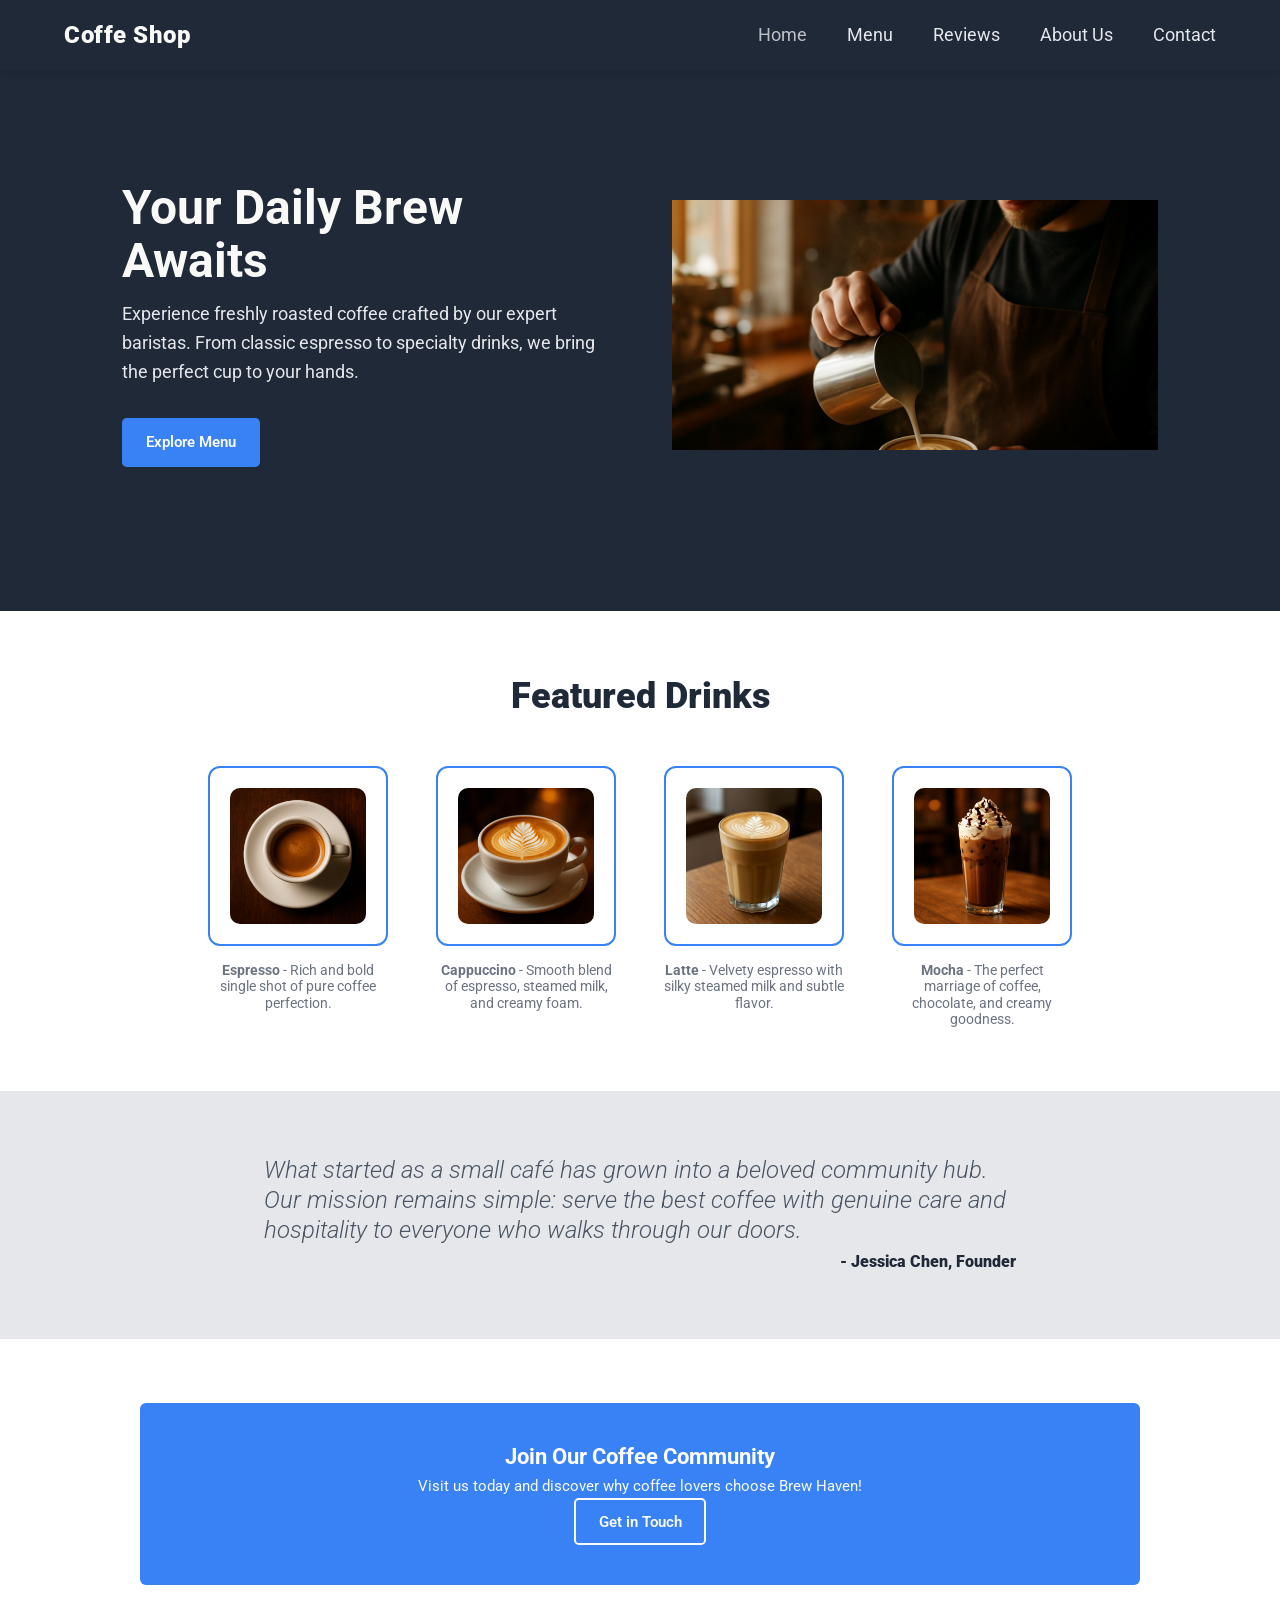
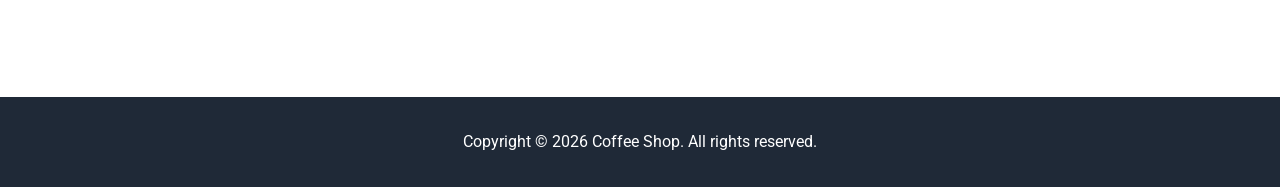
==== commit 3235e15b: "main" ====
--- a/index.html
+++ b/index.html
@@ -75,10 +75,12 @@
       <!-- About Quote Section -->
       <section class="quote-section">
         <div class="quote-section-inner">
-          <p class="quote-text">
-            What started as a small café has grown into a beloved community hub. Our mission remains simple: serve the best coffee with genuine care and hospitality to everyone who walks through our doors.
-          </p>
-          <p class="quote-author">- Jessica Chen, Founder</p>
+     <p class="quote-text">
+  What started as a small café has grown into a beloved community hub.
+  Our mission remains simple: serve the best coffee with genuine care
+  and hospitality to everyone who walks through our doors.
+</p>
+<p class="quote-author">- Jessica Chen, Founder</p>
         </div>
       </section>
 
@@ -93,25 +95,8 @@
         </div>
       </section>
     </main>
-    <!-- Footer -->
-    <footer class="footer">
-      <div class="footer-inner">
-        <div class="footer-content">
-          <div class="footer-section">
-            <h3>Follow Us</h3>
-            <p>📘 Facebook  •  📷 Instagram  •  🐦 Twitter</p>
-          </div>
-          <div class="footer-section">
-            <h3>Quick Links</h3>
-            <p><a href="#home">Home</a>  •  <a href="#menu">Menu</a>  •  <a href="#about">About</a>  •  <a href="#contact">Contact</a></p>
-          </div>
-          <div class="footer-section">
-            <h3>Hours</h3>
-            <p>Mon-Fri: 6:00 AM - 8:00 PM<br>Sat-Sun: 7:00 AM - 9:00 PM</p>
-          </div>
-        </div>
-        <p style="text-align: center; margin-top: 2rem; color: var(--color-light);">Copyright © 2026 Coffee Shop. All rights reserved.</p>
-      </div>
-    </footer>
+   <footer class="footer">
+  <p>Copyright © 2026 Coffee Shop. All rights reserved.</p>
+</footer>
   </body>
 </html>
--- a/css/style.css
+++ b/css/style.css
@@ -195,37 +195,49 @@
 
 /* ===== Hero ===== */
 .hero {
-  background-color: var(--color-dark);
-  color: var(--color-light);
-  padding: 4rem 0;
-  display: flex;
-  align-items: center;
+  background-color: #1F2937;
+  padding: 3rem 0 5rem;
 }
 
 .hero-inner {
-  display: grid;
-  grid-template-columns: 1fr 1fr;
-  gap: 3rem;
-  align-items: center;
-  max-width: 1200px;
+  max-width: 1100px;
   margin: 0 auto;
-  padding: 0 1.5rem;
-  width: 100%;
+  padding: 0 2rem;
+
+  display: flex;
+  justify-content: space-between;
+  align-items: center;
+  gap: 4rem;
+}
+
+.hero-content,
+.hero-image {
+  flex: 1;
 }
 
 .hero-content h1 {
   font-size: 3rem;
-  font-weight: 900;
-  color: var(--color-light);
-  margin-bottom: 1rem;
-  line-height: 1.2;
+  line-height: 1.1;
+  color: #F9FAF8;
+  margin-bottom: 0.75rem;
 }
 
 .hero-content p {
   font-size: 1.125rem;
-  color: var(--color-gray);
+  color: #E5E7EB;
+  max-width: 500px;
   margin-bottom: 2rem;
-  line-height: 1.5;
+}
+
+.hero-image {
+  height: 250px;
+  overflow: hidden;
+}
+
+.hero-image img {
+  width: 100%;
+  height: 100%;
+  object-fit: cover;
 }
 
 .btn {
@@ -372,24 +384,7 @@
   border: 1px solid rgba(31, 41, 55, 0.12);
 }
 
-.hero-image {
-  width: 100%;
-  height: 350px;
-  border-radius: 0.8rem;
-  display: flex;
-  align-items: center;
-  justify-content: center;
-  overflow: hidden;
-  box-shadow: 0 10px 30px rgba(0, 0, 0, 0.15);
-  background-color: #f3f4f6;
-}
-
-.hero-image img {
-  width: 100%;
-  height: 100%;
-  object-fit: cover;
-  border-radius: 0.8rem;
-}
+
 
 /* ===== Section Title ===== */
 .section-title {
@@ -405,135 +400,132 @@
   gap: 2rem;
 
 }
-
 .grid-4 {
-  grid-template-columns: repeat(4, minmax(250px, 1fr));
-}
-
+  display: grid;
+  grid-template-columns: repeat(4, 180px);
+  justify-content: center;
+  gap: 3rem;
+}
 .grid-3 {
-  grid-template-columns: repeat(3, minmax(250px, 1fr));
+  display: grid;
+  grid-template-columns: repeat(3, 180px);
+  justify-content: center;
+  gap: 3rem;
 }
 
 .grid-2 {
   grid-template-columns: repeat(2, minmax(250px, 1fr));
 }
 .card {
+  width: 180px;
+  padding: 0;
+  background: transparent;
+  text-align: center;
+  border: none;
+  box-shadow: none;
+  transition: none;
+}
+
+.card:hover {
+  transform: none;
+  box-shadow: none;
+}
+
+.card-img,
+.team-card-img {
+    width: 180px;
+  height: 180px;
+  margin: 0 auto 1rem;
+  padding: 1.25rem;
   border: 2px solid var(--color-blue);
-  border-radius: 0.5rem;
-  padding: 1.5rem;
-  text-align: center;
-  width: 100%;
-  height: 100%;
-  max-width: 300px;
-  background-color: #FFFFFF;
-  transition: transform 0.2s ease, box-shadow 0.2s ease;
-  box-shadow: 0 2px 8px rgba(0, 0, 0, 0.05);
-  
-  display: flex;
-  flex-direction: column;
-  height: 100%;
-
-}
-
-.card:hover {
-  transform: translateY(-8px);
-  box-shadow: 0 12px 24px rgba(56, 130, 246, 0.15);
-}
-.team-card-img {
-  width: 100%;
-  height: 280px;
-  background-color: #f3f4f6;
-  border-radius: 0.5rem;
-  margin-bottom: 1.5rem;
-  display: flex;
-  align-items: center;
-  justify-content: center;
+  border-radius: 12px;
   overflow: hidden;
-  flex-shrink: 0;
-}
-
-.card-img {
- width: 100%;
-  height: 220px;
-  background-color: #f3f4f6;
-  border-radius: 0.5rem;
-  margin-bottom: 1.5rem;
-  display: flex;
-  align-items: center;
-  justify-content: center;
-  overflow: hidden;
-  flex-shrink: 0;
-}
-
-.card-img img {
+  background: #fff;
+}
+.card-img img,
+.team-card-img img {
   width: 100%;
   height: 100%;
   object-fit: cover;
-  border-radius: 0.5rem;
-  transition: transform 0.3s ease;
-}
-
-.card:hover .card-img img {
-  transform: scale(1.05);
-}
+  border-radius: 10px;
+}
+
 
 .card p {
+  font-size: 0.85rem;
   color: var(--color-text-muted);
-  font-size: 0.95rem;
-  line-height: 1.5;
-}
-
+  line-height: 1.2;
+  text-align: center;
+}
+.contact-icon {
+  background-color: #fff;
+  color: var(--color-blue);
+  font-size: 3rem;
+
+  display: flex;
+  align-items: center;
+  justify-content: center;
+}
 /* ===== Quote/Testimonial ===== */
 .quote-section {
   background-color: var(--color-gray);
   padding: 4rem 0;
-  display: flex;
-  align-items: center;
+}
+
+.quote-section-inner {
+  max-width: 800px;
+  margin: 0 auto;
+  padding: 0 1.5rem;
+  text-align: left;
+}
+
+.quote-text {
+  font-size: 1.5rem;
+  font-style: italic;
+  font-weight: 300;
+  color: #4B5563;
+  line-height: 1.25;
+  margin-bottom: 0.25rem;
+}
+
+.quote-author {
+  font-size: 1rem;
+  font-weight: 900;
+  color: var(--color-dark);
+  text-align: right;
+}
+.cta-section {
+  background: #fff;
+  padding: 4rem 1.5rem;
+  display: flex;
   justify-content: center;
-}
-
-.quote-section-inner {
-  max-width: 1200px;
-  padding: 3rem 1.5rem;
-  text-align: center;
-}
-
-.quote-text {
-  font-size: 2.25rem;
-  font-style: italic;
-  color: var(--color-dark);
-  line-height: 1.8;
-  margin-bottom: 1.5rem;
-  font-weight: 300;
-}
-
-.quote-author {
-  font-size: 0.95rem;
-  color: var(--color-dark);
-  font-style: normal;
-}
-
-/* ===== CTA Section ===== */
-.cta-section {
-  background-color: var(--color-blue);
-  padding: 3rem 1.5rem;
-  text-align: center;
+   margin-bottom: 3rem;
 }
 
 .cta-inner {
-  max-width: 1200px;
-  margin: 0 auto;
-  display: flex;
-  align-items: center;
+  background: var(--color-blue);
+
+  width: 100%;
+  max-width: 1000px;
+
+  padding: 2.5rem 4rem;
+
+  border-radius: 6px;
+
+  display: flex;
   justify-content: space-between;
-  gap: 2rem;
+  align-items: center;
 }
 
 .cta-content h2 {
-  font-size: 1.5rem;
-  font-weight: 900;
-  color: var(--color-light);
-  margin-bottom: 0.5rem;
+  font-size: 1.4rem;
+  color: white;
+  margin-bottom: 0.25rem;
+}
+
+.cta-content p {
+  color: rgba(255,255,255,0.8);
+  font-size: 0.9rem;
 }
 
 .cta-content p {
@@ -548,9 +540,10 @@
 
 /* ===== Footer ===== */
 .footer {
-  background-color: var(--color-dark);
-  color: var(--color-light);
-  padding: 2rem 1.5rem;
+  background: #1f2937;
+  color: white;
+  text-align: center;
+  padding: 2rem 0;
 }
 .main-content {
   flex: 1; /* Forces this section to grow and push the footer down */ }
@@ -662,11 +655,16 @@
     justify-content: center;
   }
 }
-
-  .hero-inner {
-    grid-template-columns: 1fr;
-  }
-
+.hero-inner {
+  max-width: 1100px;
+  margin: 0 auto;
+  padding: 4rem 2rem;
+
+  display: flex;
+  justify-content: space-between;
+  align-items: center;
+  gap: 4rem;
+}
   .cta-inner {
     flex-direction: column;
     text-align: center;
@@ -703,6 +701,7 @@
     width: 100%;
     background-color: var(--color-dark);
     padding: 1.5rem 0;
+    }
   .burger-menu {
     display: flex;
   }
@@ -732,13 +731,17 @@
     font-size: 1.75rem;
   }
 
+
+  .hero-inner {
+    flex-direction: column;
+    text-align: center;
+  }
+
   .hero-image {
+    width: 100%;
     height: 220px;
   }
 
-  .card-img {
-    height: 160px;
-  }
 
    .grid-4,
   .grid-3,
@@ -779,7 +782,7 @@
     padding: 0.85rem 0.95rem;
   }
 }
-}
+
 
 @media (max-width: 640px) {
 
@@ -880,4 +883,42 @@
     margin: 0 auto;
   }
 
+}
+.hero-content,
+.hero-image {
+  flex: 1;
+}
+.review-button-container {
+  display: flex;
+  justify-content: flex-end;
+  margin-top: 2rem;
+}
+
+.review-btn {
+  margin: 0;
+}
+.order-form select {
+  width: 100%;
+  padding: 0.95rem 1rem;
+  border-radius: 0.75rem;
+  border: 1px solid var(--color-gray);
+  font-family: var(--font-body);
+  font-size: 1rem;
+  color: var(--color-dark);
+  background-color: #fff;
+}
+.order-form select {
+  width: 100%;
+  padding: 0.95rem 1rem;
+  border-radius: 0.75rem;
+  border: 1px solid var(--color-gray);
+  font-family: var(--font-body);
+  font-size: 1rem;
+  color: var(--color-dark);
+  background-color: #fff;
+}
+
+.order-modal {
+  max-height: 90vh;
+  overflow-y: auto;
 }
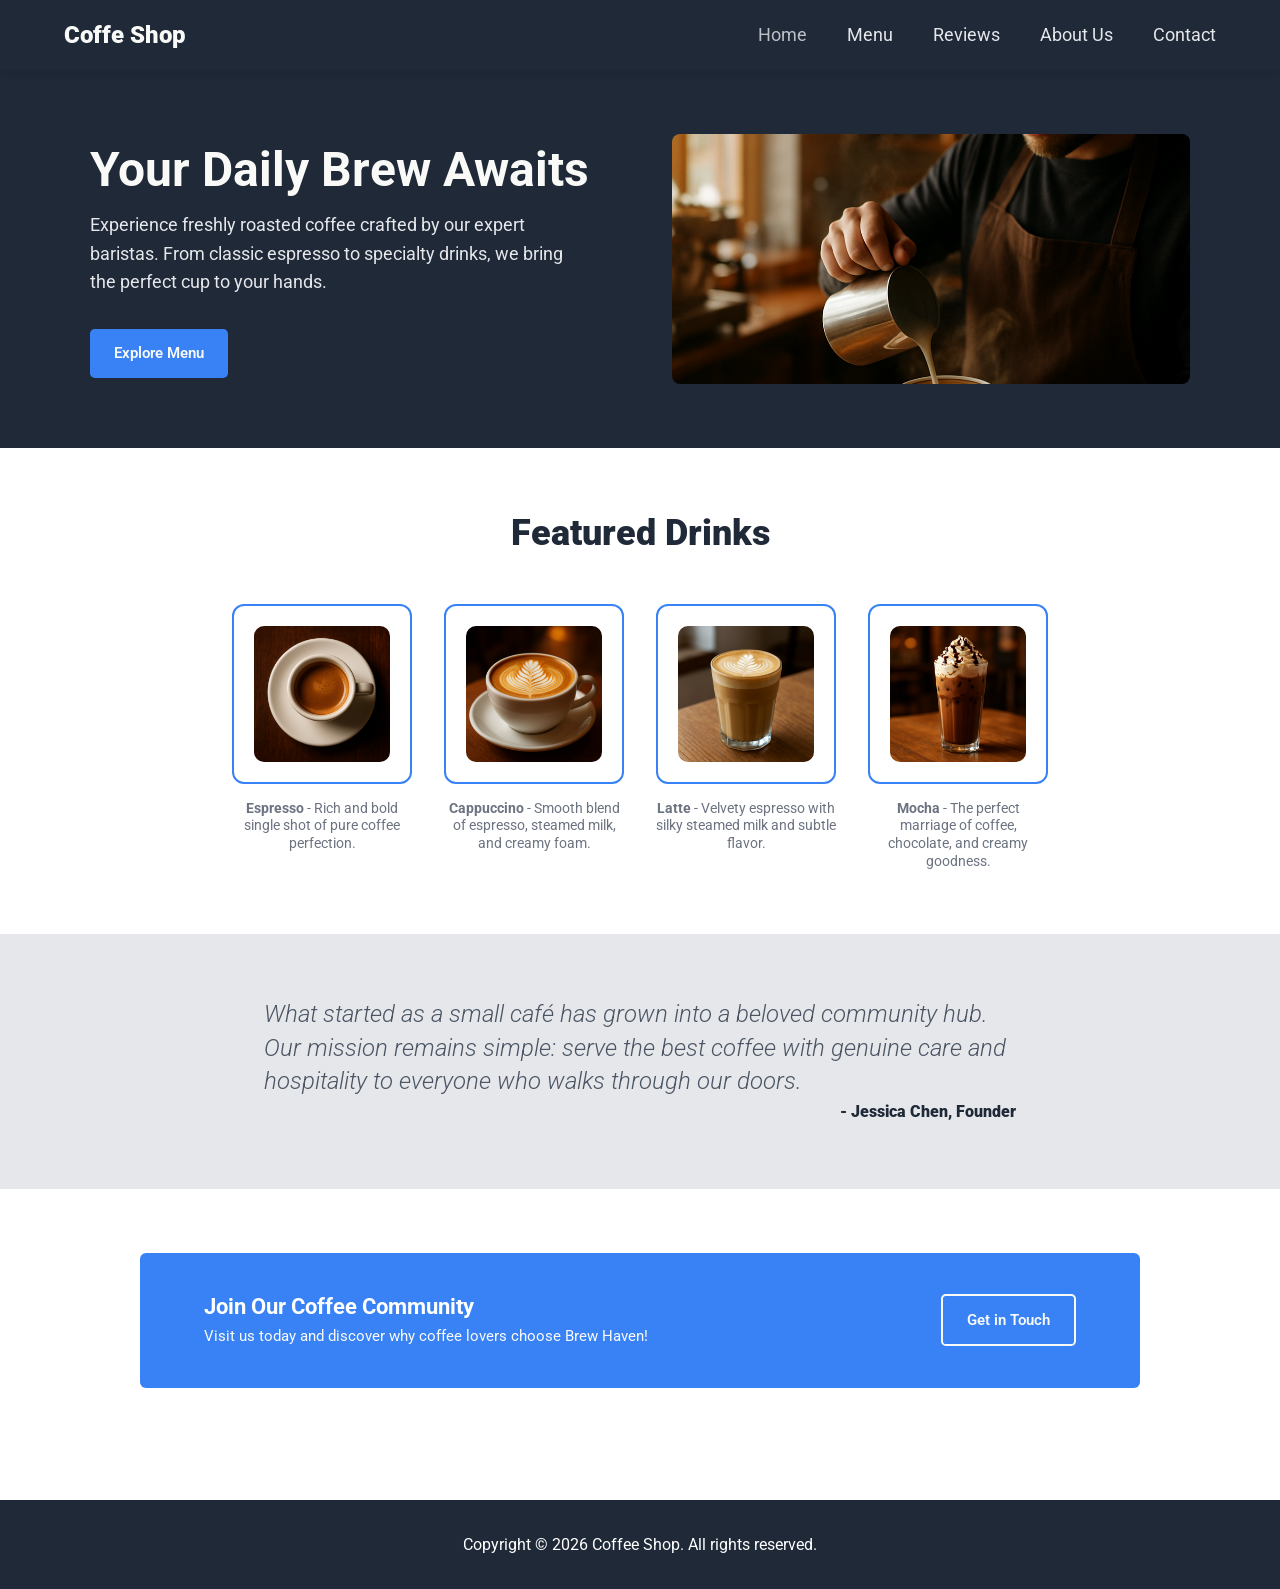
==== commit 18cd1fc6: "add" ====
--- a/index.html
+++ b/index.html
@@ -91,7 +91,7 @@
             <h2>Join Our Coffee Community</h2>
             <p>Visit us today and discover why coffee lovers choose Brew Haven!</p>
           </div>
-          <a href="#contact" class="btn btn-outline">Get in Touch</a>
+        <a href="contact.html" class="btn btn-outline">Get in Touch</a>
         </div>
       </section>
     </main>
--- a/css/style.css
+++ b/css/style.css
@@ -21,71 +21,91 @@
 body {
   font-family: var(--font-body);
   color: var(--color-dark);
-  background-color: #FFFFFF;
+  background: #fff;
   line-height: 1.6;
+  min-height: 100vh;
   display: flex;
   flex-direction: column;
-  min-height: 100vh; /* Takes up the full height of the viewport */
-  margin: 0;
-}
-
-h1, h2, h3, h4, h5, h6 {
+}
+
+.main-content {
+  flex: 1;
+}
+
+h1,
+h2,
+h3,
+h4,
+h5,
+h6 {
   font-family: var(--font-heading);
   line-height: 1.2;
-  color: var(--color-dark);
 }
 
 a {
+  color: inherit;
   text-decoration: none;
-  color: inherit;
 }
 
 img {
   display: block;
   max-width: 100%;
+  height: auto;
 }
 
 .container {
-  width: 100%;
-  max-width: 1200px;
-  margin: 0 auto;
-  padding: 0 1.5rem;
+  width: min(100% - 2rem, 1200px);
+  margin-inline: auto;
 }
 
 .section {
-  padding: 4rem;
-}
-
-/* ===== Navigation ===== */
-.menu-toggle {
-  display: none;
-}
-
-.burger-icon {
-  display: none;
-}
+  padding: 4rem 1.5rem;
+}
+
+/* ===== NAVBAR ===== */
+
 .navbar {
   position: sticky;
   top: 0;
   z-index: 50;
-  background-color: var(--color-dark);
+  background: var(--color-dark);
   box-shadow: 0 2px 10px rgba(0, 0, 0, 0.1);
 }
 
 .nav-inner {
-  display: flex;
+  max-width: 1200px;
+  margin-inline: auto;
+  padding: 1rem 1.5rem;
+  display: flex;
+  justify-content: space-between;
   align-items: center;
-  justify-content: space-between;
-  padding: 1rem 1.5rem;
-  max-width: 1200px;
-  margin: 0 auto;
+  position: relative;
 }
 
 .logo {
+  color: var(--color-light);
   font-size: 1.5rem;
   font-weight: 900;
-  color: var(--color-light);
-  letter-spacing: 0.5px;
+}
+
+.menu-toggle {
+  display: none;
+}
+
+.burger-icon {
+  display: none;
+  flex-direction: column;
+  gap: 5px;
+  cursor: pointer;
+  z-index: 60;
+}
+
+.burger-icon span {
+  width: 25px;
+  height: 3px;
+  background: var(--color-light);
+  border-radius: 2px;
+  transition: 0.3s ease;
 }
 
 .nav-links {
@@ -94,137 +114,47 @@
   gap: 2.5rem;
 }
 
-.nav-links a {
+.nav-link {
   color: var(--color-gray);
   font-size: 1.125rem;
-  font-weight: 400;
-  font-family: "Roboto", sans-serif;
   transition: opacity 0.2s ease;
 }
 
-.nav-links a:hover,
-.nav-links a.active {
+.nav-link:hover,
+.nav-link.active {
   opacity: 0.8;
 }
-/* Burger Menu */
-.burger-menu {
-  display: none;
-  background: none;
-  border: none;
-  cursor: pointer;
-}
-
-.burger-line {
-  display: block;
-  width: 25px;
-  height: 3px;
-  background: #fff;
-  margin: 5px 0;
-}
-
-/* Mobile */
-@media (max-width: 768px) {
-  .burger-menu {
-    display: block;
-  }
-
-  .nav-inner {
-    position: relative;
-  }
-
-  .nav-links {
-    display: none;
-    flex-direction: column;
-    position: absolute;
-    top: 70px;
-    right: 0;
-    width: 220px;
-    background: #1f2937;
-    padding: 1rem;
-    border-radius: 10px;
-    gap: 1rem;
-  }
-
-  .nav-links.active {
-    display: flex;
-  }
-}
-/* Burger Menu */
-.burger-menu {
-  display: none;
-  background: none;
-  border: none;
-  cursor: pointer;
-}
-
-.burger-line {
-  display: block;
-  width: 25px;
-  height: 3px;
-  background: #fff;
-  margin: 5px 0;
-}
-
-/* Mobile */
-@media (max-width: 768px) {
-  .burger-menu {
-    display: block;
-  }
-
-  .nav-inner {
-    position: relative;
-  }
-
-  .nav-links {
-    display: none;
-    flex-direction: column;
-    position: absolute;
-    top: 70px;
-    right: 0;
-    width: 220px;
-    background: #1f2937;
-    padding: 1rem;
-    border-radius: 10px;
-    gap: 1rem;
-  }
-
-  .nav-links.active {
-    display: flex;
-  }
-}
-
-/* ===== Hero ===== */
+
+/* ===== HERO ===== */
+
 .hero {
-  background-color: #1F2937;
-  padding: 3rem 0 5rem;
+  background: var(--color-dark);
+  padding: 4rem 0;
 }
 
 .hero-inner {
-  max-width: 1100px;
-  margin: 0 auto;
-  padding: 0 2rem;
-
-  display: flex;
-  justify-content: space-between;
+  width: min(100% - 2rem, 1100px);
+  margin-inline: auto;
+  display: flex;
   align-items: center;
+  justify-content: center;
   gap: 4rem;
 }
 
 .hero-content,
 .hero-image {
-  flex: 1;
+  flex: 1 1 350px;
 }
 
 .hero-content h1 {
-  font-size: 3rem;
-  line-height: 1.1;
-  color: #F9FAF8;
+  font-size: clamp(2rem, 5vw, 3rem);
+  color: var(--color-light);
   margin-bottom: 0.75rem;
 }
 
 .hero-content p {
   font-size: 1.125rem;
-  color: #E5E7EB;
+  color: var(--color-gray);
   max-width: 500px;
   margin-bottom: 2rem;
 }
@@ -232,6 +162,7 @@
 .hero-image {
   height: 250px;
   overflow: hidden;
+  border-radius: 0.5rem;
 }
 
 .hero-image img {
@@ -240,9 +171,11 @@
   object-fit: cover;
 }
 
+/* ===== BUTTONS ===== */
+
 .btn {
   display: inline-block;
-  background-color: var(--color-blue);
+  background: var(--color-blue);
   color: var(--color-light);
   padding: 0.75rem 1.5rem;
   border-radius: 0.3rem;
@@ -251,7 +184,6 @@
   border: none;
   cursor: pointer;
   transition: opacity 0.2s ease;
-  text-decoration: none;
 }
 
 .btn:hover {
@@ -259,15 +191,16 @@
 }
 
 .btn-outline {
-  background-color: transparent;
+  background: transparent;
   border: 2px solid var(--color-light);
-  color: var(--color-light);
-  padding: 0.6rem 1.4rem;
-}
-
-.btn-outline:hover {
-  background-color: rgba(255, 255, 255, 0.1);
-}
+}
+
+.btn-secondary {
+  background: var(--color-gray);
+  color: var(--color-dark);
+}
+
+/* ===== MODAL ===== */
 
 .modal-toggle:checked ~ .modal-overlay {
   opacity: 1;
@@ -278,27 +211,31 @@
 .modal-overlay {
   position: fixed;
   inset: 0;
-  display: flex;
+  z-index: 100;
+  display: flex;
+  justify-content: center;
   align-items: center;
-  justify-content: center;
   padding: 1rem;
-  background-color: rgba(15, 23, 42, 0.75);
+  background: rgba(15, 23, 42, 0.75);
   opacity: 0;
   visibility: hidden;
   pointer-events: none;
-  transition: opacity 0.25s ease, visibility 0.25s ease;
-  z-index: 100;
+  transition: 0.25s ease;
 }
 
 .modal {
   width: 100%;
   max-width: 400px;
-  background-color: #ffffff;
+  background: #fff;
   border-radius: 1rem;
   padding: 2rem;
+  position: relative;
   box-shadow: 0 16px 40px rgba(0, 0, 0, 0.14);
-  position: relative;
-  overflow: hidden;
+}
+
+.order-modal {
+  max-height: 90vh;
+  overflow-y: auto;
 }
 
 .modal-close {
@@ -307,24 +244,23 @@
   right: 1rem;
   width: 2.5rem;
   height: 2.5rem;
-  background-color: var(--color-gray);
+  background: var(--color-gray);
   color: var(--color-dark);
   border-radius: 50%;
-  display: inline-flex;
-  align-items: center;
-  justify-content: center;
+  display: grid;
+  place-items: center;
   font-size: 1.5rem;
   cursor: pointer;
 }
 
 .modal h2 {
+  font-size: 2rem;
   margin-bottom: 0.75rem;
-  font-size: 2rem;
 }
 
 .modal p {
+  color: var(--color-text-muted);
   margin-bottom: 1.5rem;
-  color: var(--color-text-muted);
 }
 
 .order-form .form-row {
@@ -336,18 +272,19 @@
 
 .order-form label {
   font-weight: 700;
-  color: var(--color-dark);
 }
 
 .order-form input,
-.order-form textarea {
+.order-form textarea,
+.order-form select {
   width: 100%;
   padding: 0.95rem 1rem;
+  border: 1px solid var(--color-gray);
   border-radius: 0.75rem;
-  border: 1px solid var(--color-gray);
   font-family: var(--font-body);
   font-size: 1rem;
   color: var(--color-dark);
+  background: #fff;
 }
 
 .order-form textarea {
@@ -365,9 +302,8 @@
 
 .form-error {
   display: none;
-  margin-top: 0.5rem;
   color: #b91c1c;
-  background-color: #fee2e2;
+  background: #fee2e2;
   border: 1px solid #fecaca;
   border-radius: 0.75rem;
   padding: 0.9rem 1rem;
@@ -378,62 +314,48 @@
   display: block;
 }
 
-.btn-secondary {
-  background-color: #E5E7EB;
-  color: var(--color-dark);
-  border: 1px solid rgba(31, 41, 55, 0.12);
-}
-
-
-
-/* ===== Section Title ===== */
+/* ===== TITLES ===== */
+
 .section-title {
-  font-size: 2.25rem;
+  font-size: clamp(1.7rem, 4vw, 2.25rem);
   text-align: center;
   margin-bottom: 3rem;
   font-weight: 900;
-  color: var(--color-dark);
-}
-
-.grid {
+}
+
+/* ===== GRIDS / CARDS ===== */
+
+.grid,
+.reviews-grid {
   display: grid;
+  justify-content: center;
+  justify-items: center;
   gap: 2rem;
-
-}
+}
+
 .grid-4 {
-  display: grid;
   grid-template-columns: repeat(4, 180px);
-  justify-content: center;
-  gap: 3rem;
-}
+}
+
 .grid-3 {
-  display: grid;
   grid-template-columns: repeat(3, 180px);
-  justify-content: center;
-  gap: 3rem;
 }
 
 .grid-2 {
-  grid-template-columns: repeat(2, minmax(250px, 1fr));
-}
+  grid-template-columns: repeat(2, minmax(220px, 320px));
+}
+
 .card {
   width: 180px;
-  padding: 0;
+  text-align: center;
   background: transparent;
-  text-align: center;
   border: none;
   box-shadow: none;
-  transition: none;
-}
-
-.card:hover {
-  transform: none;
-  box-shadow: none;
 }
 
 .card-img,
 .team-card-img {
-    width: 180px;
+  width: 180px;
   height: 180px;
   margin: 0 auto 1rem;
   padding: 1.25rem;
@@ -442,6 +364,7 @@
   overflow: hidden;
   background: #fff;
 }
+
 .card-img img,
 .team-card-img img {
   width: 100%;
@@ -450,42 +373,39 @@
   border-radius: 10px;
 }
 
-
 .card p {
   font-size: 0.85rem;
   color: var(--color-text-muted);
-  line-height: 1.2;
-  text-align: center;
-}
+  line-height: 1.3;
+}
+
 .contact-icon {
-  background-color: #fff;
   color: var(--color-blue);
   font-size: 3rem;
-
   display: flex;
   align-items: center;
   justify-content: center;
 }
-/* ===== Quote/Testimonial ===== */
+
+/* ===== QUOTE ===== */
+
 .quote-section {
-  background-color: var(--color-gray);
+  background: var(--color-gray);
   padding: 4rem 0;
 }
 
 .quote-section-inner {
   max-width: 800px;
-  margin: 0 auto;
+  margin-inline: auto;
   padding: 0 1.5rem;
-  text-align: left;
 }
 
 .quote-text {
-  font-size: 1.5rem;
+  font-size: clamp(1.1rem, 3vw, 1.5rem);
   font-style: italic;
   font-weight: 300;
   color: #4B5563;
-  line-height: 1.25;
-  margin-bottom: 0.25rem;
+  line-height: 1.4;
 }
 
 .quote-author {
@@ -494,62 +414,113 @@
   color: var(--color-dark);
   text-align: right;
 }
+
+/* ===== CTA ===== */
+
 .cta-section {
   background: #fff;
   padding: 4rem 1.5rem;
   display: flex;
   justify-content: center;
-   margin-bottom: 3rem;
+  margin-bottom: 3rem;
 }
 
 .cta-inner {
-  background: var(--color-blue);
-
   width: 100%;
   max-width: 1000px;
-
+  background: var(--color-blue);
   padding: 2.5rem 4rem;
-
   border-radius: 6px;
-
   display: flex;
   justify-content: space-between;
   align-items: center;
+  gap: 2rem;
 }
 
 .cta-content h2 {
+  color: #fff;
   font-size: 1.4rem;
-  color: white;
   margin-bottom: 0.25rem;
-}
-
-.cta-content p {
-  color: rgba(255,255,255,0.8);
-  font-size: 0.9rem;
 }
 
 .cta-content p {
   color: var(--color-light);
   font-size: 0.95rem;
-  margin-bottom: 0;
 }
 
 .cta-inner .btn {
   white-space: nowrap;
 }
 
-/* ===== Footer ===== */
+/* ===== REVIEWS ===== */
+
+.reviews-grid {
+  grid-template-columns: repeat(3, minmax(260px, 320px));
+}
+
+.review-card {
+  width: 100%;
+  max-width: 320px;
+  border: 2px solid var(--color-blue);
+  border-radius: 0.5rem;
+  padding: 2rem;
+  background: #fff;
+  box-shadow: 0 2px 8px rgba(0, 0, 0, 0.05);
+  transition: 0.2s ease;
+}
+
+.review-card:hover {
+  transform: translateY(-8px);
+  box-shadow: 0 12px 24px rgba(56, 130, 246, 0.15);
+}
+
+.review-header {
+  display: flex;
+  align-items: center;
+  gap: 1rem;
+  margin-bottom: 1rem;
+  text-align: left;
+}
+
+.review-avatar {
+  width: 55px;
+  height: 55px;
+  border-radius: 50%;
+  object-fit: cover;
+  border: 2px solid var(--color-blue);
+}
+
+.review-name {
+  font-size: 1.2rem;
+  font-weight: 700;
+}
+
+.review-stars {
+  color: #f4b400;
+}
+
+.review-text {
+  color: var(--color-text-muted);
+}
+
+.review-button-container {
+  display: flex;
+  justify-content: center;
+  margin-top: 2rem;
+}
+
+/* ===== FOOTER ===== */
+
 .footer {
-  background: #1f2937;
-  color: white;
+  background: var(--color-dark);
+  color: #fff;
   text-align: center;
-  padding: 2rem 0;
-}
-.main-content {
-  flex: 1; /* Forces this section to grow and push the footer down */ }
+  padding: 2rem 1rem;
+}
+
 .footer-inner {
   max-width: 1200px;
-  margin: 0 auto;
+  margin-inline: auto;
 }
 
 .footer-content {
@@ -559,49 +530,34 @@
   margin-bottom: 1rem;
 }
 
-.footer-section {
-  text-align: center;
-}
-
 .footer-section h3 {
+  color: var(--color-light);
   font-size: 1rem;
-  font-weight: 700;
-  color: var(--color-light);
   margin-bottom: 0.5rem;
 }
 
-.footer-section p {
-  font-size: 0.9rem;
-  color: var(--color-gray);
-  line-height: 1.6;
-}
-
+.footer-section p,
 .footer-section a {
   color: var(--color-gray);
-  text-decoration: none;
-  transition: opacity 0.2s ease;
-}
-
-.footer-section a:hover {
-  opacity: 0.8;
-}
-
-/* ===== Pagination/Page Numbers ===== */
+  font-size: 0.9rem;
+}
+
+/* ===== PAGINATION ===== */
+
 .pagination {
-  background-color: var(--color-dark);
+  background: var(--color-dark);
   padding: 1.5rem 0;
   display: flex;
+  justify-content: center;
+}
+
+.pagination-inner,
+.pagination-controls {
+  display: flex;
+  justify-content: center;
   align-items: center;
-  justify-content: center;
   gap: 1rem;
-}
-
-.pagination-inner {
-  max-width: 1200px;
-  display: flex;
-  align-items: center;
-  justify-content: center;
-  gap: 1rem;
+  flex-wrap: wrap;
 }
 
 .pagination-text {
@@ -609,132 +565,86 @@
   font-size: 0.9rem;
 }
 
-.pagination-controls {
-  display: flex;
-  align-items: center;
-  gap: 0.75rem;
-}
-
 .pagination-controls button {
-  background-color: rgba(255, 255, 255, 0.15);
+  width: 36px;
+  height: 36px;
+  background: rgba(255, 255, 255, 0.15);
   border: 1px solid rgba(255, 255, 255, 0.2);
   color: var(--color-light);
-  width: 36px;
-  height: 36px;
-  display: flex;
-  align-items: center;
-  justify-content: center;
+  border-radius: 0.3rem;
   cursor: pointer;
-  border-radius: 0.3rem;
-  font-size: 1.1rem;
-  transition: background-color 0.2s ease;
-}
-
-.pagination-controls button:hover {
-  background-color: rgba(255, 255, 255, 0.25);
-}
-
-.pagination-controls button:disabled {
-  opacity: 0.5;
-  cursor: not-allowed;
-}
-
-/* ===== Image Styling ===== */
-img {
-  display: block;
-  max-width: 100%;
-  height: auto;
-}
-
-/* ===== Responsive ===== */
+}
+
+/* ===== RESPONSIVE ===== */
+
 @media (max-width: 1024px) {
-  .grid-4,
-  .grid-3,
-  .grid-2 {
-    grid-template-columns: repeat(2, minmax(250px, 350px));
-    justify-content: center;
-  }
-}
-.hero-inner {
-  max-width: 1100px;
-  margin: 0 auto;
-  padding: 4rem 2rem;
-
-  display: flex;
-  justify-content: space-between;
-  align-items: center;
-  gap: 4rem;
-}
+  .grid-4 {
+    grid-template-columns: repeat(2, 180px);
+  }
+
+  .grid-3 {
+    grid-template-columns: repeat(2, 180px);
+  }
+
+  .reviews-grid {
+    grid-template-columns: repeat(2, minmax(260px, 320px));
+  }
+}
+
+@media (max-width: 900px) {
+  .hero-inner {
+    flex-direction: column;
+    text-align: center;
+  }
+
+  .hero-content p {
+    margin-inline: auto;
+  }
+
   .cta-inner {
     flex-direction: column;
     text-align: center;
-  }
-
+    padding: 2rem;
+  }
+}
 
 @media (max-width: 768px) {
-
-  .nav-inner {
-    flex-direction: row;
-    justify-content: space-between;
-    position: relative;
-  }
-   .burger-icon {
+  .burger-icon {
     display: flex;
-    flex-direction: column;
-    gap: 5px;
-    cursor: pointer;
-    z-index: 60; 
-  }
-    .burger-icon span {
-    width: 25px;
-    height: 3px;
-    background-color: var(--color-light);
-    border-radius: 2px;
-    transition: all 0.3s ease;
-  }
-    .nav-links {
-    display: none; 
+  }
+
+  .nav-links {
+    display: none;
     flex-direction: column;
     position: absolute;
-    top: 100%; 
+    top: 100%;
     right: 0;
     width: 100%;
-    background-color: var(--color-dark);
+    background: var(--color-dark);
     padding: 1.5rem 0;
-    }
-  .burger-menu {
-    display: flex;
-  }
-
-  .nav-links {
-    display: none;
-
     gap: 1.5rem;
     text-align: center;
     box-shadow: 0 4px 10px rgba(0, 0, 0, 0.15);
   }
-    .menu-toggle:checked ~ .nav-links {
+
+  .menu-toggle:checked ~ .nav-links {
     display: flex;
   }
-    .menu-toggle:checked ~ .burger-icon span:nth-child(1) {
+
+  .menu-toggle:checked ~ .burger-icon span:nth-child(1) {
     transform: translateY(8px) rotate(45deg);
   }
 
-    .menu-toggle:checked ~ .burger-icon span:nth-child(2) {
-    opacity: 0; 
-  }
-
-    .menu-toggle:checked ~ .burger-icon span:nth-child(3) {
+  .menu-toggle:checked ~ .burger-icon span:nth-child(2) {
+    opacity: 0;
+  }
+
+  .menu-toggle:checked ~ .burger-icon span:nth-child(3) {
     transform: translateY(-8px) rotate(-45deg);
   }
-  .hero-content h1 {
-    font-size: 1.75rem;
-  }
-
-
-  .hero-inner {
-    flex-direction: column;
-    text-align: center;
+
+  .hero {
+    padding: 3rem 0;
   }
 
   .hero-image {
@@ -742,183 +652,67 @@
     height: 220px;
   }
 
-
-   .grid-4,
-  .grid-3,
-  .grid-2 {
-    grid-template-columns: repeat(2, minmax(140px, 1fr));
-    justify-content: center;
-  }
-
-  .section-title {
-    font-size: 1.5rem;
-  }
-
-  .quote-text {
-    font-size: 1.1rem;
-  }
-
-  .modal {
-    width: 100%;
-    max-width: 100%;
-    padding: 1.25rem;
-    border-radius: 1rem;
-    margin: 0 1rem;
-  }
-
-  .modal h2 {
-    font-size: 1.5rem;
-  }
-
-  .modal-close {
-    top: 0.75rem;
-    right: 0.75rem;
-    width: 2.25rem;
-    height: 2.25rem;
-  }
-
-  .order-form input,
-  .order-form textarea {
-    padding: 0.85rem 0.95rem;
-  }
-}
-
-
-@media (max-width: 640px) {
-
   .footer-content {
     grid-template-columns: 1fr;
   }
-
-  .pagination-inner {
-    flex-wrap: wrap;
-  }
-}
-/* ===== Reviews Page ===== */
-.review-header {
-  display: flex;
-  align-items: center;
-  gap: 1rem;
-  margin-bottom: 1rem;
-  text-align: left; 
-}
-.review-avatar {
-  width: 55px;
-  height: 55px;
-  border-radius: 50%; 
-  object-fit: cover; 
-  border: 2px solid var(--color-blue); 
-}
-.review-meta {
-  display: flex;
-  flex-direction: column;
-  gap: 0.25rem;
-}
-.reviews-grid {
-  display: grid;
-  grid-template-columns: repeat(3, 1fr);
-  gap: 2rem;
-}
-
-.review-card {
-  border: 2px solid var(--color-blue);
-  border-radius: 0.5rem;
-  padding: 2rem;
-  background: #fff;
-  box-shadow: 0 2px 8px rgba(0,0,0,0.05);
-  transition: transform 0.2s ease, box-shadow 0.2s ease;
-}
-
-.review-card:hover {
-  transform: translateY(-8px);
-  box-shadow: 0 12px 24px rgba(56, 130, 246, 0.15);
-}
-
-.review-name {
-  font-size: 1.2rem;
-  font-weight: 700;
-  margin-bottom: 0rem;
-}
-
-.review-stars {
-  color: #f4b400;
-  font-size: 1rem;
-  margin-bottom: 0rem;
-}
-
-.review-text {
-  color: var(--color-text-muted);
-  line-height: 1.6;
-}
-
-@media (max-width: 1024px) {
-  .reviews-grid {
-    grid-template-columns: repeat(2, 1fr);
-  }
-}
-
-@media (max-width: 480px) {
-
-  .grid-4,
+}
+
+@media (max-width: 520px) {
+  .section {
+    padding: 3rem 1rem;
+  }
+
+  .grid-4 {
+    grid-template-columns: repeat(2, 160px);
+  }
+
   .grid-3,
   .grid-2,
   .reviews-grid {
     grid-template-columns: 1fr;
   }
 
-
-}
-@media (max-width: 480px) {
-
-  .grid-4,
-  .grid-3,
-  .grid-2,
-  .reviews-grid {
+  .card {
+    width: 160px;
+  }
+
+  .card-img,
+  .team-card-img {
+    width: 160px;
+    height: 160px;
+  }
+
+  .hero-inner {
+    width: min(100% - 1.5rem, 1100px);
+  }
+
+  .hero-image {
+    height: 200px;
+  }
+
+  .modal {
+    max-width: 100%;
+    padding: 1.25rem;
+  }
+
+  .form-actions {
+    justify-content: center;
+  }
+}
+
+@media (max-width: 380px) {
+  .grid-4 {
     grid-template-columns: 1fr;
   }
 
-
   .card {
-    max-width: 350px;
-    margin: 0 auto;
-  }
-
-}
-.hero-content,
-.hero-image {
-  flex: 1;
-}
-.review-button-container {
-  display: flex;
-  justify-content: flex-end;
-  margin-top: 2rem;
-}
-
-.review-btn {
-  margin: 0;
-}
-.order-form select {
-  width: 100%;
-  padding: 0.95rem 1rem;
-  border-radius: 0.75rem;
-  border: 1px solid var(--color-gray);
-  font-family: var(--font-body);
-  font-size: 1rem;
-  color: var(--color-dark);
-  background-color: #fff;
-}
-.order-form select {
-  width: 100%;
-  padding: 0.95rem 1rem;
-  border-radius: 0.75rem;
-  border: 1px solid var(--color-gray);
-  font-family: var(--font-body);
-  font-size: 1rem;
-  color: var(--color-dark);
-  background-color: #fff;
-}
-
-.order-modal {
-  max-height: 90vh;
-  overflow-y: auto;
+    width: 100%;
+    max-width: 180px;
+  }
+
+  .card-img,
+  .team-card-img {
+    width: 160px;
+    height: 160px;
+  }
 }
